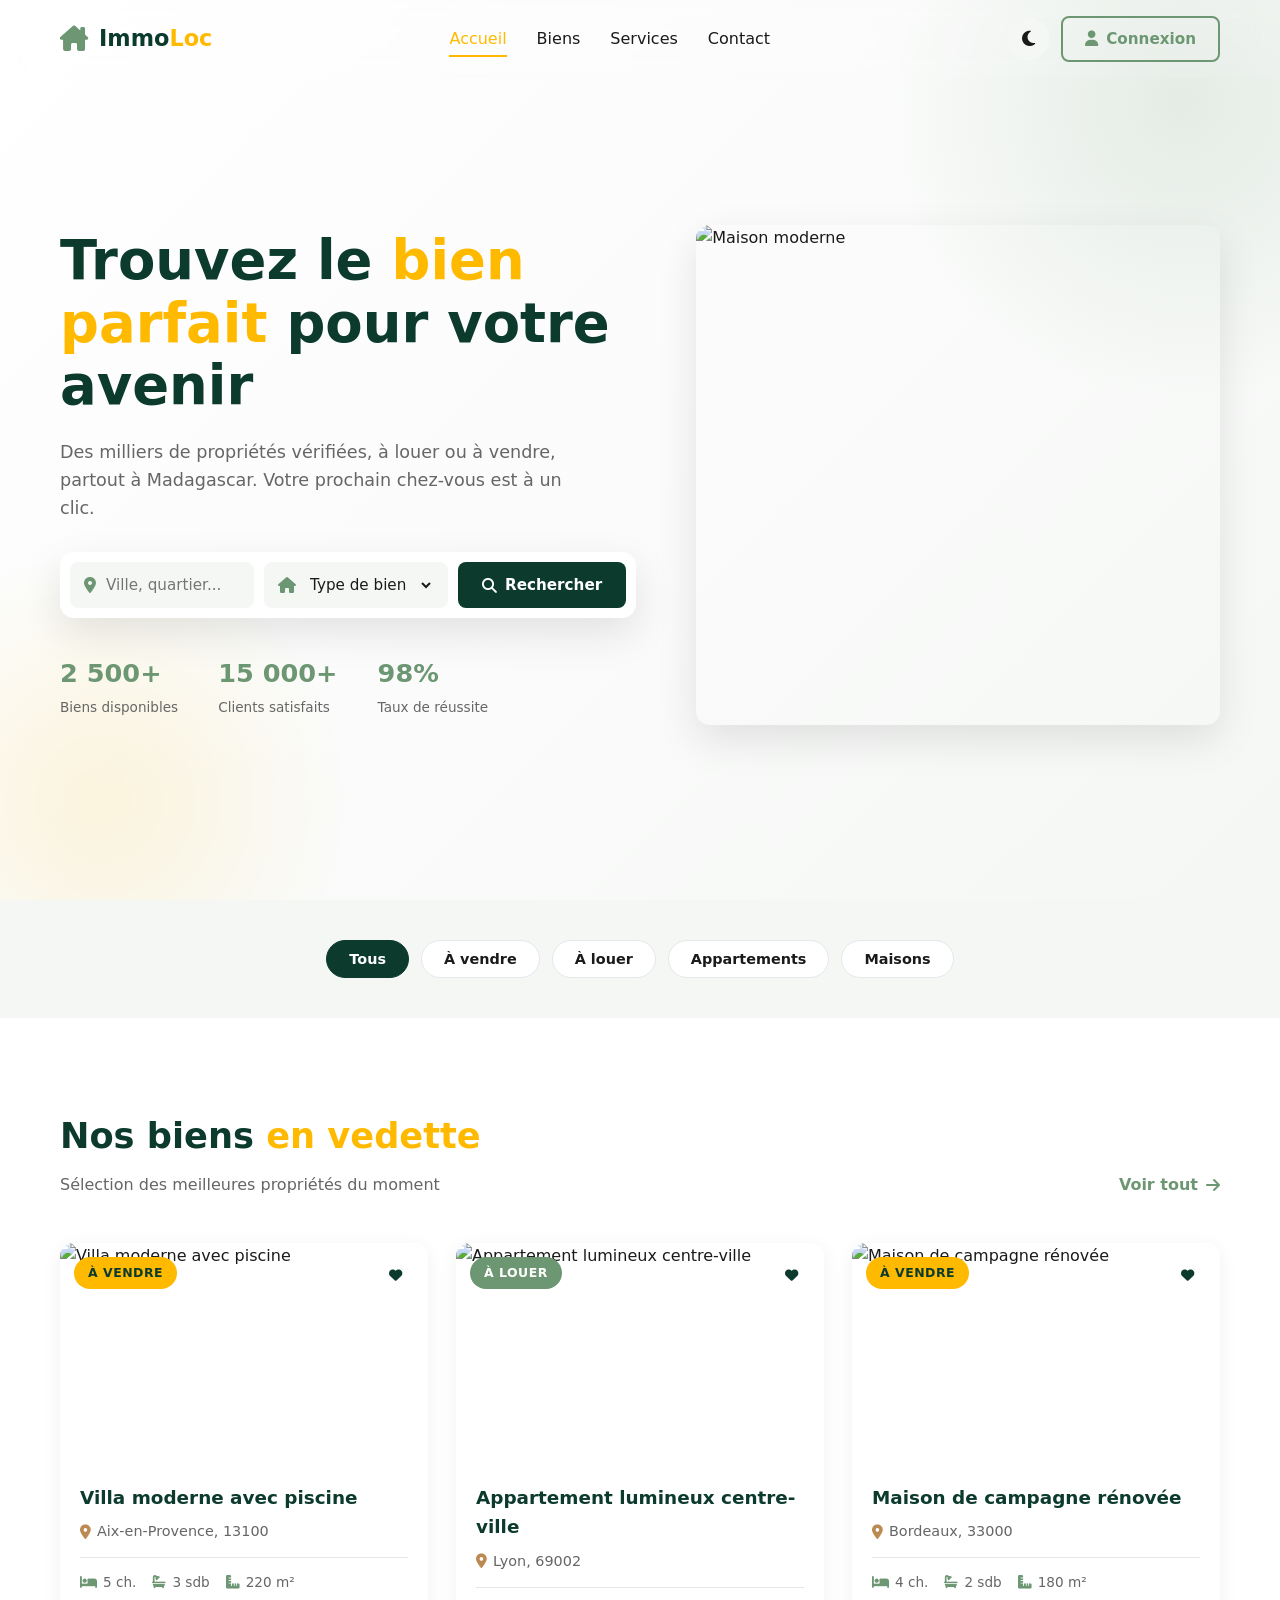
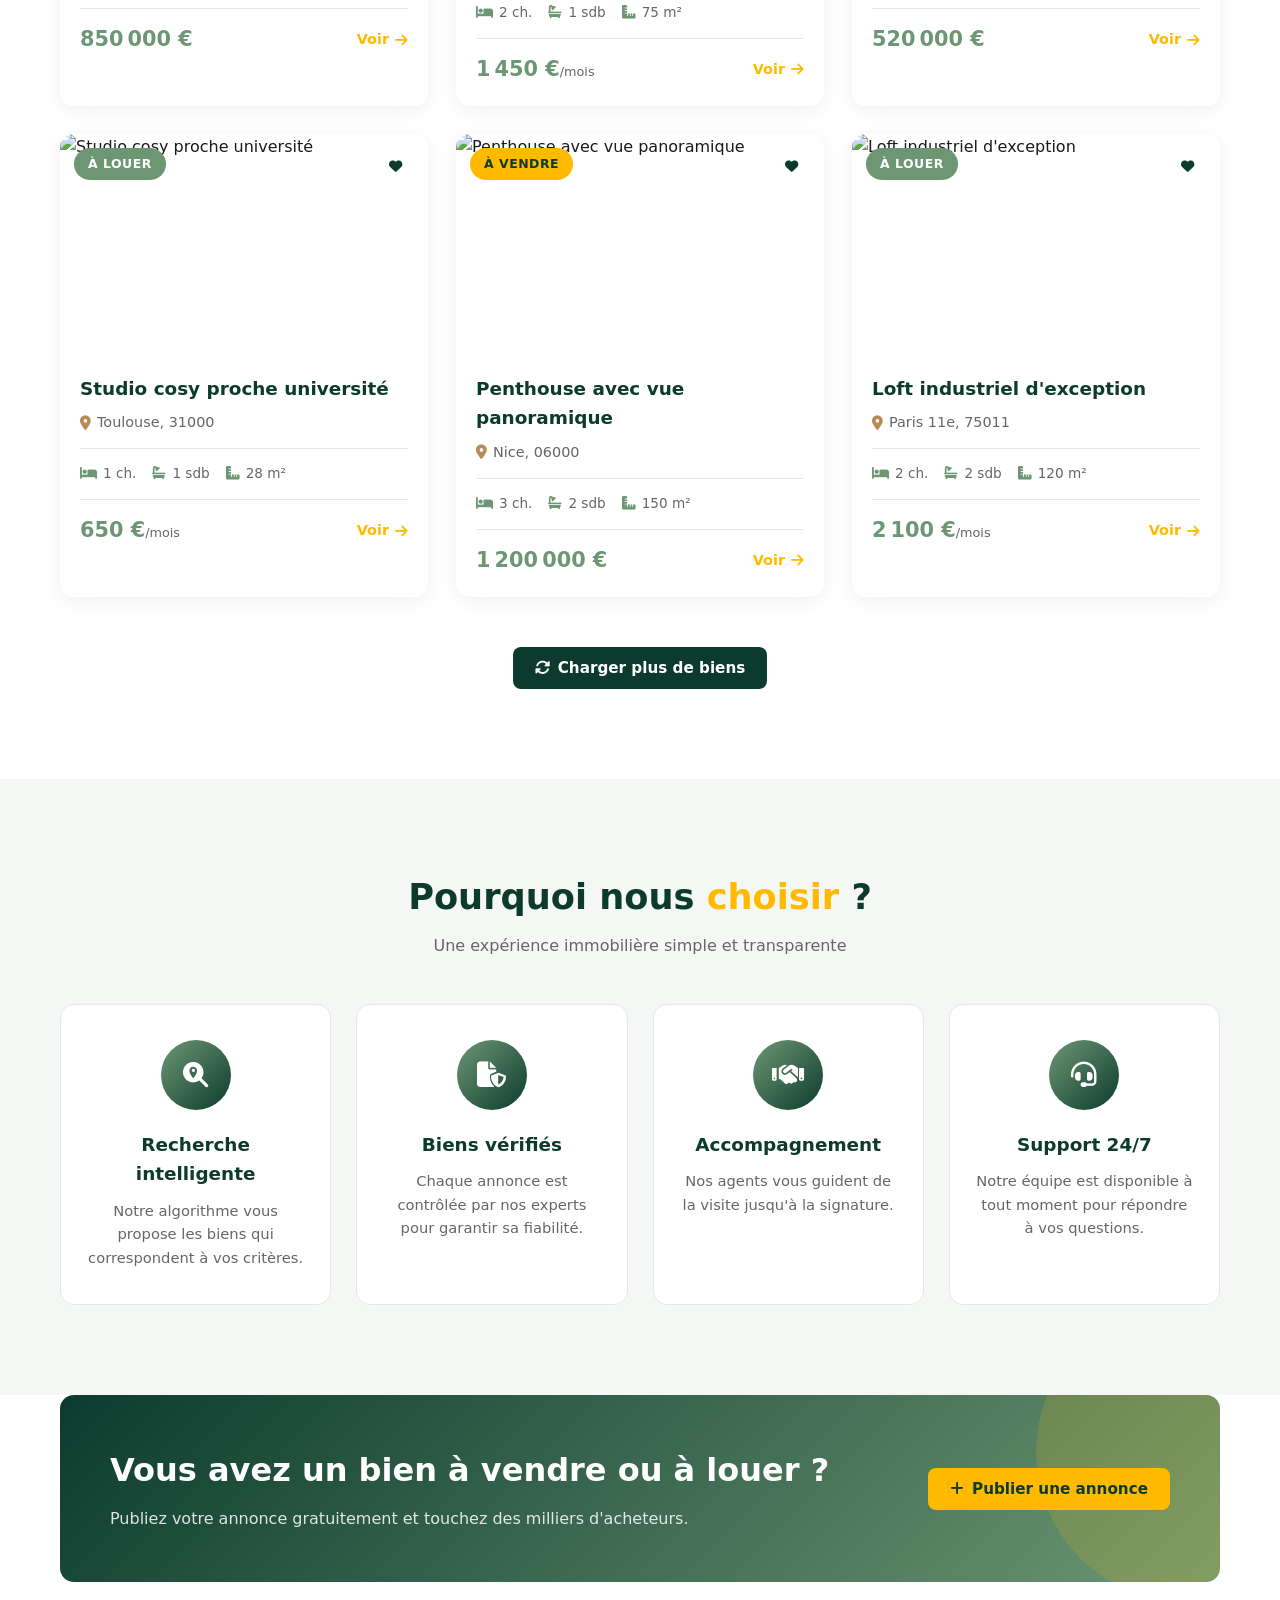
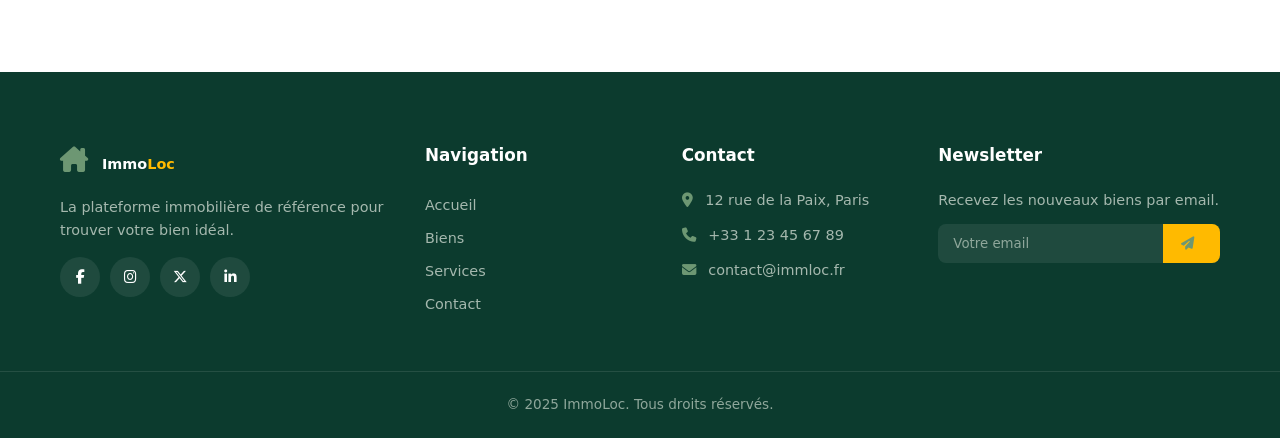
==== maquette/index.html @ 008fdbb2 "maquette Immo Loc => services, contact" ====
<!DOCTYPE html>
<html lang="fr">
<head>
    <meta charset="UTF-8">
    <meta name="viewport" content="width=device-width, initial-scale=1.0">
    <title>ImmoLoc - Trouvez votre bien idéal</title>
    <link rel="stylesheet" href="https://cdnjs.cloudflare.com/ajax/libs/font-awesome/6.5.1/css/all.min.css">
    <link rel="stylesheet" href="css/style.css">
</head>
<body>

    <!-- ===== HEADER ===== -->
    <header class="header" id="header">
        <div class="container header-content">
            <a href="#" class="logo">
                <i class="fa-solid fa-house-chimney"></i>
                <span>Immo<span class="accent">Loc</span></span>
            </a>

            <nav class="nav" id="nav">
                <a href="#accueil" class="nav-link active">Accueil</a>
                <a href="#biens" class="nav-link">Biens</a>
                <a href="#services" class="nav-link">Services</a>
                <a href="#contact" class="nav-link">Contact</a>
            </nav>

            <div class="header-actions">
                <button class="theme-toggle" id="themeToggle" aria-label="Changer de thème">
                    <i class="fa-solid fa-moon"></i>
                </button>
                <button class="btn btn-outline hide-mobile">
                    <i class="fa-solid fa-user"></i> Connexion
                </button>
                <button class="menu-toggle" id="menuToggle" aria-label="Menu">
                    <i class="fa-solid fa-bars"></i>
                </button>
            </div>
        </div>
    </header>

    <!-- ===== HERO ===== -->
    <section class="hero" id="accueil">
        <div class="container hero-content">
            <div class="hero-text">
                <h1>Trouvez le <span class="accent">bien parfait</span> pour votre avenir</h1>
                <p>Des milliers de propriétés vérifiées, à louer ou à vendre, partout à Madagascar. Votre prochain chez-vous est à un clic.</p>

                <div class="search-box">
                    <div class="search-field">
                        <i class="fa-solid fa-location-dot"></i>
                        <input type="text" id="searchLocation" placeholder="Ville, quartier...">
                    </div>
                    <div class="search-field">
                        <i class="fa-solid fa-house"></i>
                        <select id="searchType">
                            <option value="">Type de bien</option>
                            <option value="appartement">Appartement</option>
                            <option value="maison">Maison</option>
                            <option value="studio">Studio</option>
                            <option value="villa">Villa</option>
                        </select>
                    </div>
                    <button class="btn btn-primary" id="searchBtn">
                        <i class="fa-solid fa-magnifying-glass"></i> Rechercher
                    </button>
                </div>

                <div class="hero-stats">
                    <div class="stat">
                        <strong>2 500+</strong>
                        <span>Biens disponibles</span>
                    </div>
                    <div class="stat">
                        <strong>15 000+</strong>
                        <span>Clients satisfaits</span>
                    </div>
                    <div class="stat">
                        <strong>98%</strong>
                        <span>Taux de réussite</span>
                    </div>
                </div>
            </div>

            <div class="hero-image">
                <img src="https://images.unsplash.com/photo-1568605114967-8130f3a36994?w=800" alt="Maison moderne">
            </div>
        </div>
    </section>

    <!-- ===== FILTRES ===== -->
    <section class="filters-section">
        <div class="container">
            <div class="filters">
                <button class="filter-btn active" data-filter="all">Tous</button>
                <button class="filter-btn" data-filter="vente">À vendre</button>
                <button class="filter-btn" data-filter="location">À louer</button>
                <button class="filter-btn" data-filter="appartement">Appartements</button>
                <button class="filter-btn" data-filter="maison">Maisons</button>
            </div>
        </div>
    </section>

    <!-- ===== BIENS ===== -->
    <section class="section" id="biens">
        <div class="container">
            <div class="section-header">
                <div>
                    <h2>Nos biens <span class="accent">en vedette</span></h2>
                    <p>Sélection des meilleures propriétés du moment</p>
                </div>
                <a href="#" class="link-more">Voir tout <i class="fa-solid fa-arrow-right"></i></a>
            </div>

            <div class="properties-grid" id="propertiesGrid">
                <!-- Les cartes seront injectées par JS -->
            </div>

            <div class="load-more-wrapper">
                <button class="btn btn-primary" id="loadMoreBtn">
                    <i class="fa-solid fa-rotate"></i> Charger plus de biens
                </button>
            </div>
        </div>
    </section>

    <!-- ===== SERVICES ===== -->
    <section class="section services" id="services">
        <div class="container">
            <div class="section-header center">
                <div>
                    <h2>Pourquoi nous <span class="accent">choisir</span> ?</h2>
                    <p>Une expérience immobilière simple et transparente</p>
                </div>
            </div>

            <div class="services-grid">
                <div class="service-card">
                    <div class="service-icon"><i class="fa-solid fa-magnifying-glass-location"></i></div>
                    <h3>Recherche intelligente</h3>
                    <p>Notre algorithme vous propose les biens qui correspondent à vos critères.</p>
                </div>
                <div class="service-card">
                    <div class="service-icon"><i class="fa-solid fa-file-shield"></i></div>
                    <h3>Biens vérifiés</h3>
                    <p>Chaque annonce est contrôlée par nos experts pour garantir sa fiabilité.</p>
                </div>
                <div class="service-card">
                    <div class="service-icon"><i class="fa-solid fa-handshake"></i></div>
                    <h3>Accompagnement</h3>
                    <p>Nos agents vous guident de la visite jusqu'à la signature.</p>
                </div>
                <div class="service-card">
                    <div class="service-icon"><i class="fa-solid fa-headset"></i></div>
                    <h3>Support 24/7</h3>
                    <p>Notre équipe est disponible à tout moment pour répondre à vos questions.</p>
                </div>
            </div>
        </div>
    </section>

    <!-- ===== CTA ===== -->
    <section class="cta-section">
        <div class="container">
            <div class="cta-card">
                <div class="cta-content">
                    <h2>Vous avez un bien à vendre ou à louer ?</h2>
                    <p>Publiez votre annonce gratuitement et touchez des milliers d'acheteurs.</p>
                </div>
                <button class="btn btn-accent">
                    <i class="fa-solid fa-plus"></i> Publier une annonce
                </button>
            </div>
        </div>
    </section>

    <!-- ===== CONTACT / FOOTER ===== -->
    <footer class="footer" id="contact">
        <div class="container footer-content">
            <div class="footer-col">
                <a href="#" class="logo">
                    <i class="fa-solid fa-house-chimney"></i>
                    <span>Immo<span class="accent">Loc</span></span>
                </a>
                <p>La plateforme immobilière de référence pour trouver votre bien idéal.</p>
                <div class="socials">
                    <a href="#"><i class="fa-brands fa-facebook-f"></i></a>
                    <a href="#"><i class="fa-brands fa-instagram"></i></a>
                    <a href="#"><i class="fa-brands fa-x-twitter"></i></a>
                    <a href="#"><i class="fa-brands fa-linkedin-in"></i></a>
                </div>
            </div>

            <div class="footer-col">
                <h4>Navigation</h4>
                <a href="#accueil">Accueil</a>
                <a href="#biens">Biens</a>
                <a href="#services">Services</a>
                <a href="#contact">Contact</a>
            </div>

            <div class="footer-col">
                <h4>Contact</h4>
                <p><i class="fa-solid fa-location-dot"></i> 12 rue de la Paix, Paris</p>
                <p><i class="fa-solid fa-phone"></i> +33 1 23 45 67 89</p>
                <p><i class="fa-solid fa-envelope"></i> contact@immloc.fr</p>
            </div>

            <div class="footer-col">
                <h4>Newsletter</h4>
                <p>Recevez les nouveaux biens par email.</p>
                <form class="newsletter" onsubmit="event.preventDefault(); alert('Merci pour votre inscription !');">
                    <input type="email" placeholder="Votre email" required>
                    <button type="submit"><i class="fa-solid fa-paper-plane"></i></button>
                </form>
            </div>
        </div>

        <div class="footer-bottom">
            <p>© 2025 ImmoLoc. Tous droits réservés.</p>
        </div>
    </footer>

    <!-- ===== MODAL ===== -->
    <div class="modal" id="modal">
        <div class="modal-content">
            <button class="modal-close" id="modalClose"><i class="fa-solid fa-xmark"></i></button>
            <div class="modal-img">
                <img id="modalImg" src="" alt="">
            </div>
            <div class="modal-body">
                <span class="property-tag" id="modalTag"></span>
                <h3 id="modalTitle"></h3>
                <p class="property-location"><i class="fa-solid fa-location-dot"></i> <span id="modalLocation"></span></p>
                <p id="modalDesc"></p>
                <div class="property-features" id="modalFeatures"></div>
                <div class="modal-footer">
                    <span class="property-price" id="modalPrice"></span>
                    <button class="btn btn-primary"><i class="fa-solid fa-phone"></i> Contacter</button>
                </div>
            </div>
        </div>
    </div>

    <button class="back-to-top" id="backToTop" aria-label="Retour en haut">
        <i class="fa-solid fa-arrow-up"></i>
    </button>

    <script src="js/script.js"></script>
</body>
</html>
---- maquette/css/style.css ----
/* ============ VARIABLES ============ */
:root {
    --primary: #6D9773;
    --dark: #0C3B2E;
    --secondary: #BB8A52;
    --accent: #FFBA00;

    --bg: #ffffff;
    --bg-alt: #f5f7f5;
    --text: #1a1a1a;
    --text-muted: #666;
    --border: #e5e7eb;
    --card-bg: #ffffff;
    --shadow: 0 4px 20px rgba(0, 0, 0, 0.06);
    --shadow-lg: 0 15px 40px rgba(0, 0, 0, 0.1);

    --radius: 14px;
    --radius-sm: 8px;
    --transition: 0.3s cubic-bezier(0.4, 0, 0.2, 1);
}

/* ============ DARK THEME ============ */
body.dark {
    --bg: #0a1a14;
    --bg-alt: #0f241b;
    --text: #e8f0ec;
    --text-muted: #a0b3a9;
    --border: #1e3a2e;
    --card-bg: #122e23;
    --shadow: 0 4px 20px rgba(0, 0, 0, 0.3);
    --shadow-lg: 0 15px 40px rgba(0, 0, 0, 0.5);
}

/* ============ RESET ============ */
* {
    margin: 0;
    padding: 0;
    box-sizing: border-box;
}

html {
    scroll-behavior: smooth;
}

body {
    font-family: 'Segoe UI', system-ui, -apple-system, sans-serif;
    background: var(--bg);
    color: var(--text);
    line-height: 1.6;
    transition: background var(--transition), color var(--transition);
    overflow-x: hidden;
}

img {
    max-width: 100%;
    display: block;
}

a {
    text-decoration: none;
    color: inherit;
}

button {
    font-family: inherit;
    cursor: pointer;
    border: none;
    background: none;
    color: inherit;
}

.container {
    max-width: 1200px;
    margin: 0 auto;
    padding: 0 20px;
}

.accent {
    color: var(--accent);
}

/* ============ HEADER ============ */
.header {
    position: fixed;
    top: 0;
    left: 0;
    right: 0;
    z-index: 1000;
    background: rgba(255, 255, 255, 0.1);
    backdrop-filter: blur(10px);
    transition: all var(--transition);
    padding: 16px 0;
}

.header.scrolled {
    background: var(--bg);
    box-shadow: var(--shadow);
    padding: 10px 0;
}

.header-content {
    display: flex;
    align-items: center;
    justify-content: space-between;
    gap: 20px;
}

.logo {
    display: flex;
    align-items: center;
    gap: 10px;
    font-size: 1.4rem;
    font-weight: 800;
    color: var(--dark);
    transition: color var(--transition);
}

body.dark .logo {
    color: var(--text);
}

.logo i {
    color: var(--primary);
    font-size: 1.6rem;
}

.nav {
    display: flex;
    gap: 30px;
}

.nav-link {
    font-weight: 500;
    position: relative;
    padding: 5px 0;
    color: var(--text);
    transition: color var(--transition);
}

.nav-link::after {
    content: '';
    position: absolute;
    bottom: 0;
    left: 0;
    width: 0;
    height: 2px;
    background: var(--accent);
    transition: width var(--transition);
}

.nav-link:hover::after,
.nav-link.active::after {
    width: 100%;
}

.nav-link:hover,
.nav-link.active {
    color: var(--accent);
}

.header-actions {
    display: flex;
    align-items: center;
    gap: 12px;
}

.theme-toggle {
    width: 42px;
    height: 42px;
    border-radius: 50%;
    background: var(--bg-alt);
    color: var(--text);
    font-size: 1.1rem;
    display: flex;
    align-items: center;
    justify-content: center;
    transition: all var(--transition);
}

.theme-toggle:hover {
    background: var(--primary);
    color: #fff;
    transform: rotate(20deg);
}

.menu-toggle {
    display: none;
    font-size: 1.4rem;
    color: var(--text);
    width: 42px;
    height: 42px;
    border-radius: 50%;
    background: var(--bg-alt);
}

/* ============ BOUTONS ============ */
.btn {
    display: inline-flex;
    align-items: center;
    gap: 8px;
    padding: 12px 22px;
    border-radius: var(--radius-sm);
    font-weight: 600;
    font-size: 0.95rem;
    transition: all var(--transition);
    white-space: nowrap;
}

.btn-primary {
    background: var(--dark);
    color: #fff;
}

.btn-primary:hover {
    background: var(--primary);
    transform: translateY(-2px);
    box-shadow: 0 8px 20px rgba(109, 151, 115, 0.35);
}

.btn-outline {
    border: 2px solid var(--primary);
    color: var(--primary);
}

.btn-outline:hover {
    background: var(--primary);
    color: #fff;
}

.btn-accent {
    background: var(--accent);
    color: var(--dark);
}

.btn-accent:hover {
    transform: translateY(-2px);
    box-shadow: 0 10px 25px rgba(255, 186, 0, 0.4);
}

/* ============ HERO ============ */
.hero {
    min-height: 100vh;
    padding: 130px 0 80px;
    background: linear-gradient(135deg, var(--bg) 0%, var(--bg-alt) 100%);
    display: flex;
    align-items: center;
    position: relative;
    overflow: hidden;
}

.hero::before {
    content: '';
    position: absolute;
    top: -200px;
    right: -200px;
    width: 600px;
    height: 600px;
    border-radius: 50%;
    background: radial-gradient(circle, rgba(109, 151, 115, 0.15), transparent 70%);
    animation: float 8s ease-in-out infinite;
}

.hero::after {
    content: '';
    position: absolute;
    bottom: -150px;
    left: -150px;
    width: 500px;
    height: 500px;
    border-radius: 50%;
    background: radial-gradient(circle, rgba(255, 186, 0, 0.12), transparent 70%);
    animation: float 10s ease-in-out infinite reverse;
}

@keyframes float {
    0%, 100% { transform: translate(0, 0); }
    50% { transform: translate(30px, -30px); }
}

.hero-content {
    display: grid;
    grid-template-columns: 1.1fr 1fr;
    gap: 60px;
    align-items: center;
    position: relative;
    z-index: 1;
}

.badge {
    display: inline-flex;
    align-items: center;
    gap: 8px;
    background: rgba(109, 151, 115, 0.15);
    color: var(--primary);
    padding: 8px 16px;
    border-radius: 50px;
    font-size: 0.85rem;
    font-weight: 600;
    margin-bottom: 20px;
}

.badge i {
    color: var(--accent);
}

.hero-text h1 {
    font-size: clamp(2rem, 5vw, 3.4rem);
    line-height: 1.15;
    font-weight: 800;
    margin-bottom: 20px;
    color: var(--dark);
    transition: color var(--transition);
}

body.dark .hero-text h1 {
    color: var(--text);
}

.hero-text > p {
    font-size: 1.1rem;
    color: var(--text-muted);
    margin-bottom: 30px;
    max-width: 520px;
}

/* SEARCH */
.search-box {
    background: var(--card-bg);
    border-radius: var(--radius);
    padding: 10px;
    display: flex;
    gap: 10px;
    box-shadow: var(--shadow-lg);
    margin-bottom: 35px;
    flex-wrap: wrap;
}

.search-field {
    display: flex;
    align-items: center;
    gap: 10px;
    flex: 1;
    min-width: 150px;
    padding: 10px 14px;
    background: var(--bg-alt);
    border-radius: var(--radius-sm);
}

.search-field i {
    color: var(--primary);
}

.search-field input,
.search-field select {
    border: none;
    background: transparent;
    outline: none;
    width: 100%;
    font-size: 0.95rem;
    color: var(--text);
    font-family: inherit;
}

.search-box .btn {
    padding: 14px 24px;
}

/* STATS */
.hero-stats {
    display: flex;
    gap: 40px;
}

.stat strong {
    display: block;
    font-size: 1.6rem;
    color: var(--primary);
    font-weight: 800;
}

.stat span {
    font-size: 0.85rem;
    color: var(--text-muted);
}

/* HERO IMAGE */
.hero-image {
    position: relative;
}

.hero-image > img {
    border-radius: var(--radius);
    box-shadow: var(--shadow-lg);
    width: 100%;
    height: 500px;
    object-fit: cover;
    animation: fadeInUp 1s ease;
}

@keyframes fadeInUp {
    from { opacity: 0; transform: translateY(30px); }
    to { opacity: 1; transform: translateY(0); }
}

.floating-card {
    position: absolute;
    background: var(--card-bg);
    padding: 14px 18px;
    border-radius: var(--radius-sm);
    display: flex;
    align-items: center;
    gap: 12px;
    box-shadow: var(--shadow-lg);
    animation: floatCard 4s ease-in-out infinite;
}

.floating-card i {
    font-size: 1.4rem;
    color: var(--accent);
    background: rgba(255, 186, 0, 0.15);
    width: 44px;
    height: 44px;
    border-radius: 50%;
    display: flex;
    align-items: center;
    justify-content: center;
}

.floating-card strong {
    display: block;
    font-size: 1.1rem;
    color: var(--text);
}

.floating-card span {
    font-size: 0.8rem;
    color: var(--text-muted);
}

.card-1 {
    top: 40px;
    left: -30px;
    animation-delay: 0s;
}

.card-2 {
    bottom: 40px;
    right: -20px;
    animation-delay: 2s;
}

.card-2 i {
    color: var(--primary);
    background: rgba(109, 151, 115, 0.15);
}

@keyframes floatCard {
    0%, 100% { transform: translateY(0); }
    50% { transform: translateY(-12px); }
}

/* ============ FILTRES ============ */
.filters-section {
    padding: 40px 0;
    background: var(--bg-alt);
}

.filters {
    display: flex;
    gap: 12px;
    flex-wrap: wrap;
    justify-content: center;
}

.filter-btn {
    padding: 10px 22px;
    border-radius: 50px;
    background: var(--card-bg);
    color: var(--text);
    font-weight: 600;
    font-size: 0.9rem;
    border: 1px solid var(--border);
    transition: all var(--transition);
}

.filter-btn:hover {
    border-color: var(--primary);
    color: var(--primary);
}

.filter-btn.active {
    background: var(--dark);
    color: #fff;
    border-color: var(--dark);
}

/* ============ SECTIONS ============ */
.section {
    padding: 90px 0;
}

.section-header {
    display: flex;
    justify-content: space-between;
    align-items: flex-end;
    margin-bottom: 45px;
    gap: 20px;
    flex-wrap: wrap;
}

.section-header.center {
    justify-content: center;
    text-align: center;
}

.section-header h2 {
    font-size: clamp(1.6rem, 3vw, 2.2rem);
    font-weight: 800;
    color: var(--dark);
    margin-bottom: 8px;
    transition: color var(--transition);
}

body.dark .section-header h2 {
    color: var(--text);
}

.section-header p {
    color: var(--text-muted);
}

.link-more {
    color: var(--primary);
    font-weight: 600;
    display: flex;
    align-items: center;
    gap: 8px;
    transition: gap var(--transition);
}

.link-more:hover {
    gap: 14px;
}

/* ============ PROPRIÉTÉS ============ */
.properties-grid {
    display: grid;
    grid-template-columns: repeat(auto-fill, minmax(300px, 1fr));
    gap: 28px;
}

.property-card {
    background: var(--card-bg);
    border-radius: var(--radius);
    overflow: hidden;
    box-shadow: var(--shadow);
    transition: all var(--transition);
    animation: fadeInUp 0.6s ease backwards;
    cursor: pointer;
}

.property-card:hover {
    transform: translateY(-8px);
    box-shadow: var(--shadow-lg);
}

.property-img {
    position: relative;
    height: 220px;
    overflow: hidden;
}

.property-img img {
    width: 100%;
    height: 100%;
    object-fit: cover;
    transition: transform 0.6s ease;
}

.property-card:hover .property-img img {
    transform: scale(1.1);
}

.property-tag {
    position: absolute;
    top: 14px;
    left: 14px;
    padding: 6px 14px;
    border-radius: 50px;
    font-size: 0.78rem;
    font-weight: 700;
    text-transform: uppercase;
    letter-spacing: 0.5px;
}

.tag-vente {
    background: var(--accent);
    color: var(--dark);
}

.tag-location {
    background: var(--primary);
    color: #fff;
}

.favorite-btn {
    position: absolute;
    top: 14px;
    right: 14px;
    width: 38px;
    height: 38px;
    border-radius: 50%;
    background: rgba(255, 255, 255, 0.9);
    color: var(--dark);
    display: flex;
    align-items: center;
    justify-content: center;
    transition: all var(--transition);
}

.favorite-btn:hover,
.favorite-btn.active {
    background: var(--accent);
    color: var(--dark);
    transform: scale(1.1);
}

.property-body {
    padding: 20px;
}

.property-body h3 {
    font-size: 1.15rem;
    margin-bottom: 8px;
    color: var(--dark);
    transition: color var(--transition);
}

body.dark .property-body h3 {
    color: var(--text);
}

.property-location {
    color: var(--text-muted);
    font-size: 0.9rem;
    display: flex;
    align-items: center;
    gap: 6px;
    margin-bottom: 14px;
}

.property-location i {
    color: var(--secondary);
}

.property-features {
    display: flex;
    gap: 16px;
    padding: 14px 0;
    border-top: 1px solid var(--border);
    border-bottom: 1px solid var(--border);
    margin-bottom: 14px;
    flex-wrap: wrap;
}

.feature {
    display: flex;
    align-items: center;
    gap: 6px;
    font-size: 0.85rem;
    color: var(--text-muted);
}

.feature i {
    color: var(--primary);
}

.property-footer {
    display: flex;
    justify-content: space-between;
    align-items: center;
}

.property-price {
    font-size: 1.3rem;
    font-weight: 800;
    color: var(--primary);
}

.property-price small {
    font-size: 0.8rem;
    color: var(--text-muted);
    font-weight: 500;
}

.property-cta {
    color: var(--accent);
    font-weight: 600;
    font-size: 0.9rem;
    display: flex;
    align-items: center;
    gap: 6px;
    transition: gap var(--transition);
}

.property-card:hover .property-cta {
    gap: 12px;
}

.load-more-wrapper {
    text-align: center;
    margin-top: 50px;
}

/* ============ SERVICES ============ */
.services {
    background: var(--bg-alt);
}

.services-grid {
    display: grid;
    grid-template-columns: repeat(auto-fit, minmax(240px, 1fr));
    gap: 25px;
}

.service-card {
    background: var(--card-bg);
    padding: 35px 25px;
    border-radius: var(--radius);
    text-align: center;
    transition: all var(--transition);
    border: 1px solid var(--border);
}

.service-card:hover {
    transform: translateY(-8px);
    box-shadow: var(--shadow-lg);
    border-color: var(--primary);
}

.service-icon {
    width: 70px;
    height: 70px;
    margin: 0 auto 20px;
    border-radius: 50%;
    background: linear-gradient(135deg, var(--primary), var(--dark));
    color: #fff;
    display: flex;
    align-items: center;
    justify-content: center;
    font-size: 1.6rem;
    transition: transform var(--transition);
}

.service-card:hover .service-icon {
    transform: rotate(-10deg) scale(1.1);
}

.service-card h3 {
    font-size: 1.15rem;
    margin-bottom: 10px;
    color: var(--dark);
    transition: color var(--transition);
}

body.dark .service-card h3 {
    color: var(--text);
}

.service-card p {
    color: var(--text-muted);
    font-size: 0.92rem;
}

/* ============ CTA ============ */
.cta-section {
    padding: 0 0 90px;
}

.cta-card {
    background: linear-gradient(135deg, var(--dark), var(--primary));
    border-radius: var(--radius);
    padding: 50px;
    display: flex;
    justify-content: space-between;
    align-items: center;
    gap: 30px;
    flex-wrap: wrap;
    position: relative;
    overflow: hidden;
}

.cta-card::before {
    content: '';
    position: absolute;
    top: -50%;
    right: -10%;
    width: 300px;
    height: 300px;
    border-radius: 50%;
    background: rgba(255, 186, 0, 0.15);
}

.cta-content {
    position: relative;
    z-index: 1;
}

.cta-content h2 {
    color: #fff;
    font-size: clamp(1.4rem, 3vw, 2rem);
    margin-bottom: 10px;
}

.cta-content p {
    color: rgba(255, 255, 255, 0.85);
}

.cta-card .btn {
    position: relative;
    z-index: 1;
}

/* ============ FOOTER ============ */
.footer {
    background: var(--dark);
    color: #d1ddd6;
    padding: 70px 0 0;
}

.footer-content {
    display: grid;
    grid-template-columns: 1.5fr 1fr 1fr 1.3fr;
    gap: 40px;
    padding-bottom: 50px;
}

.footer .logo {
    color: #fff;
    margin-bottom: 15px;
}

.footer-col p {
    font-size: 0.9rem;
    margin-bottom: 12px;
    color: #a5b8ae;
}

.footer-col h4 {
    color: #fff;
    margin-bottom: 20px;
    font-size: 1.05rem;
}

.footer-col a {
    display: block;
    color: #a5b8ae;
    padding: 5px 0;
    font-size: 0.9rem;
    transition: all var(--transition);
}

.footer-col a:hover {
    color: var(--accent);
    padding-left: 6px;
}

.footer-col i {
    color: var(--primary);
    margin-right: 8px;
}

.socials {
    display: flex;
    gap: 10px;
    margin-top: 15px;
}

.socials a {
    width: 40px;
    height: 40px;
    border-radius: 50%;
    background: rgba(255, 255, 255, 0.08);
    display: flex;
    align-items: center;
    justify-content: center;
    padding: 0;
    transition: all var(--transition);
}

.socials a i {
    color: #fff;
    margin: 0;
}

.socials a:hover {
    background: var(--accent);
    transform: translateY(-4px);
    padding: 0;
}

.socials a:hover i {
    color: var(--dark);
}

.newsletter {
    display: flex;
    background: rgba(255, 255, 255, 0.08);
    border-radius: var(--radius-sm);
    overflow: hidden;
    margin-top: 10px;
}

.newsletter input {
    flex: 1;
    padding: 12px 15px;
    background: transparent;
    border: none;
    outline: none;
    color: #fff;
    font-family: inherit;
}

.newsletter input::placeholder {
    color: #8fa79b;
}

.newsletter button {
    background: var(--accent);
    color: var(--dark);
    padding: 0 18px;
    transition: background var(--transition);
}

.newsletter button:hover {
    background: var(--primary);
    color: #fff;
}

.footer-bottom {
    border-top: 1px solid rgba(255, 255, 255, 0.1);
    padding: 22px 0;
    text-align: center;
    font-size: 0.85rem;
    color: #8fa79b;
}

/* ============ MODAL ============ */
.modal {
    position: fixed;
    inset: 0;
    background: rgba(0, 0, 0, 0.7);
    backdrop-filter: blur(5px);
    display: flex;
    align-items: center;
    justify-content: center;
    padding: 20px;
    z-index: 2000;
    opacity: 0;
    visibility: hidden;
    transition: all var(--transition);
}

.modal.active {
    opacity: 1;
    visibility: visible;
}

.modal-content {
    background: var(--card-bg);
    border-radius: var(--radius);
    max-width: 800px;
    width: 100%;
    max-height: 90vh;
    overflow-y: auto;
    position: relative;
    transform: scale(0.9);
    transition: transform var(--transition);
}

.modal.active .modal-content {
    transform: scale(1);
}

.modal-close {
    position: absolute;
    top: 15px;
    right: 15px;
    width: 40px;
    height: 40px;
    border-radius: 50%;
    background: var(--bg);
    color: var(--text);
    font-size: 1.1rem;
    z-index: 2;
    display: flex;
    align-items: center;
    justify-content: center;
    transition: all var(--transition);
}

.modal-close:hover {
    background: var(--accent);
    color: var(--dark);
    transform: rotate(90deg);
}

.modal-img {
    height: 300px;
    overflow: hidden;
}

.modal-img img {
    width: 100%;
    height: 100%;
    object-fit: cover;
}

.modal-body {
    padding: 30px;
}

.modal-body .property-tag {
    position: static;
    display: inline-block;
    margin-bottom: 15px;
}

.modal-body h3 {
    font-size: 1.5rem;
    color: var(--dark);
    margin-bottom: 8px;
}

body.dark .modal-body h3 {
    color: var(--text);
}

.modal-body > p {
    color: var(--text-muted);
    margin: 15px 0;
}

.modal-body .property-features {
    padding: 18px 0;
}

.modal-footer {
    display: flex;
    justify-content: space-between;
    align-items: center;
    gap: 20px;
    flex-wrap: wrap;
    margin-top: 10px;
}

.modal-footer .property-price {
    font-size: 1.6rem;
}

/* ============ BACK TO TOP ============ */
.back-to-top {
    position: fixed;
    bottom: 30px;
    right: 30px;
    width: 50px;
    height: 50px;
    border-radius: 50%;
    background: var(--primary);
    color: #fff;
    font-size: 1.1rem;
    box-shadow: var(--shadow-lg);
    opacity: 0;
    visibility: hidden;
    transform: translateY(20px);
    transition: all var(--transition);
    z-index: 900;
}

.back-to-top.show {
    opacity: 1;
    visibility: visible;
    transform: translateY(0);
}

.back-to-top:hover {
    background: var(--accent);
    color: var(--dark);
    transform: translateY(-4px);
}

/* ============ RESPONSIVE ============ */
@media (max-width: 992px) {
    .hero-content {
        grid-template-columns: 1fr;
        gap: 50px;
    }

    .hero-image > img {
        height: 400px;
    }

    .footer-content {
        grid-template-columns: 1fr 1fr;
    }
}

@media (max-width: 768px) {
    .nav {
        position: fixed;
        top: 0;
        right: -100%;
        width: 75%;
        max-width: 320px;
        height: 100vh;
        background: var(--bg);
        flex-direction: column;
        padding: 100px 30px;
        gap: 25px;
        box-shadow: -5px 0 30px rgba(0, 0, 0, 0.2);
        transition: right var(--transition);
        z-index: 999;
    }

    .nav.open {
        right: 0;
    }

    .menu-toggle {
        display: flex;
        align-items: center;
        justify-content: center;
    }

    .hide-mobile {
        display: none;
    }

    .search-box {
        flex-direction: column;
    }

    .search-box .btn {
        justify-content: center;
    }

    .hero-stats {
        gap: 25px;
    }

    .stat strong {
        font-size: 1.3rem;
    }

    .floating-card {
        padding: 10px 14px;
    }

    .card-1 { left: -10px; top: 20px; }
    .card-2 { right: -10px; bottom: 20px; }

    .cta-card {
        padding: 35px 25px;
        text-align: center;
        justify-content: center;
    }

    .footer-content {
        grid-template-columns: 1fr;
        gap: 30px;
    }

    .section {
        padding: 60px 0;
    }
}

@media (max-width: 480px) {
    .hero {
        padding: 110px 0 60px;
    }

    .hero-stats {
        flex-direction: column;
        gap: 15px;
    }

    .properties-grid {
        grid-template-columns: 1fr;
    }

    .floating-card {
        display: none;
    }

    .modal-body {
        padding: 20px;
    }

    .modal-img {
        height: 200px;
    }
}
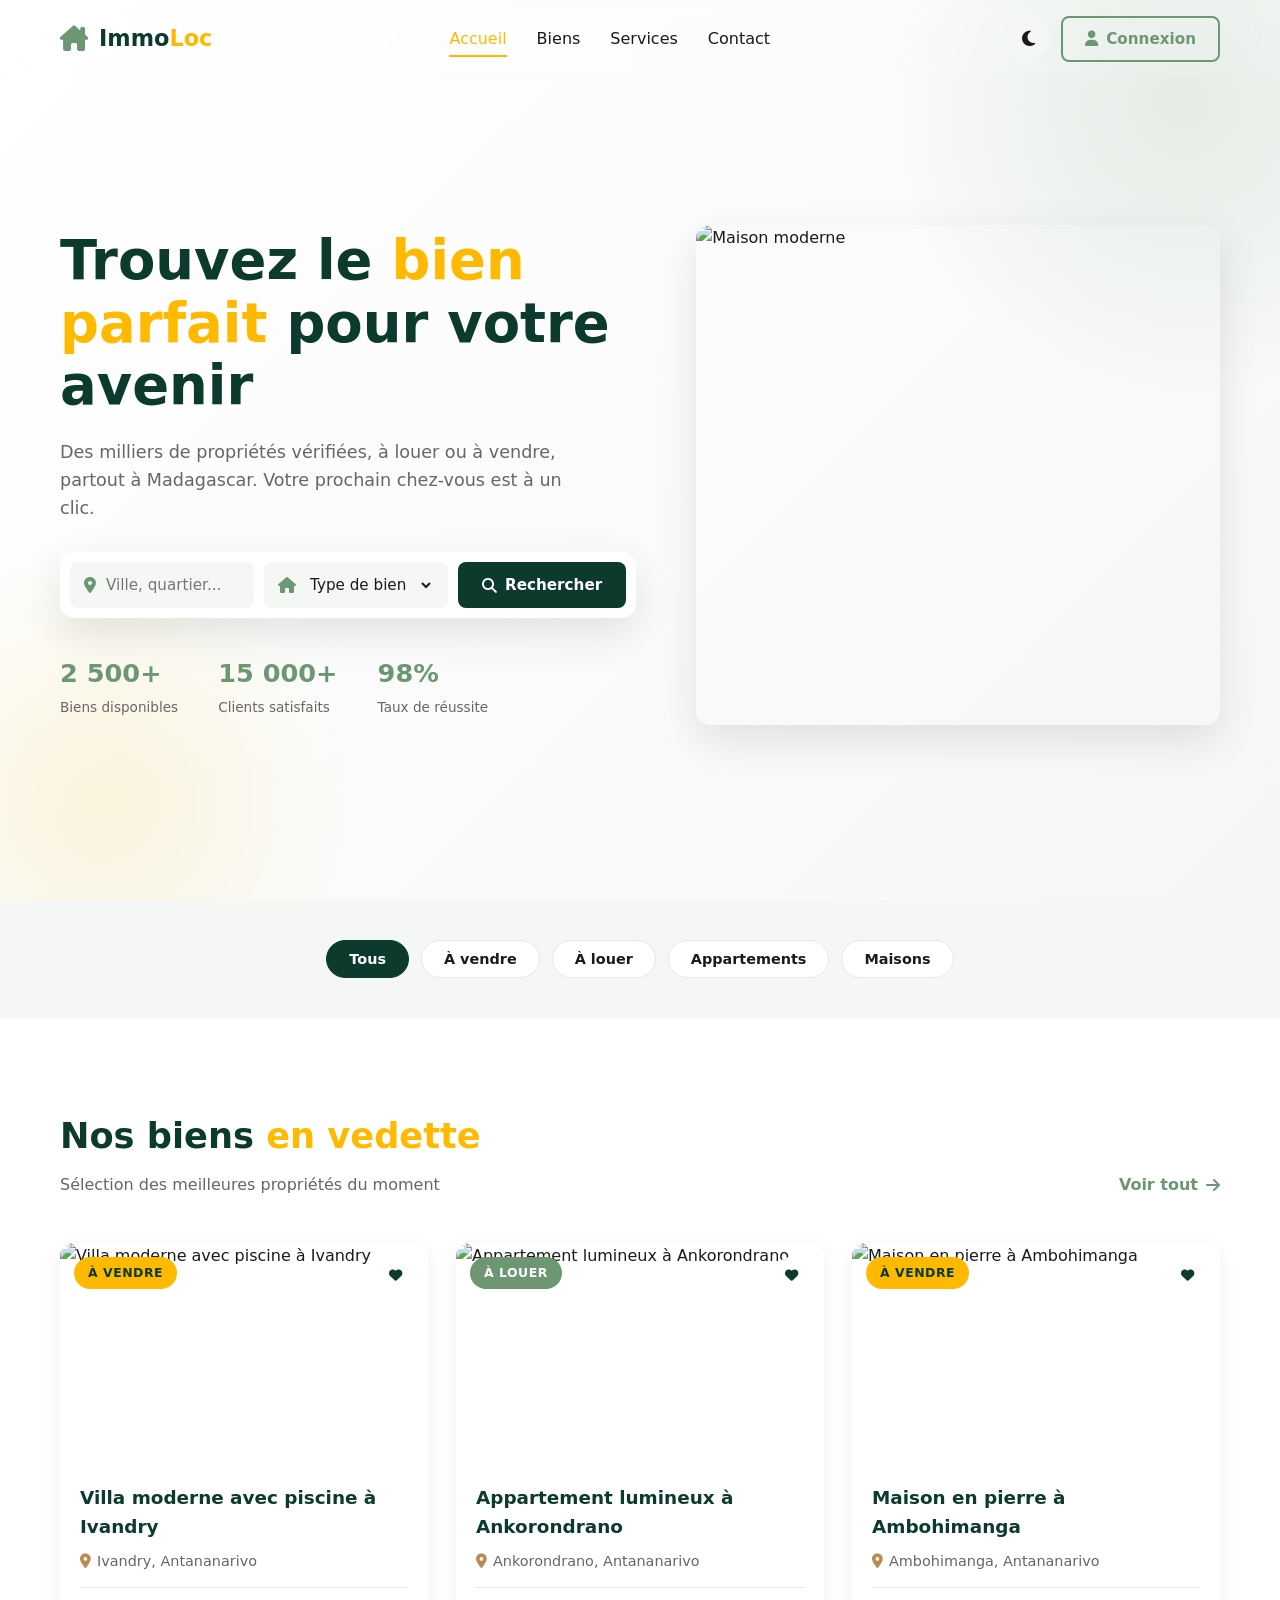
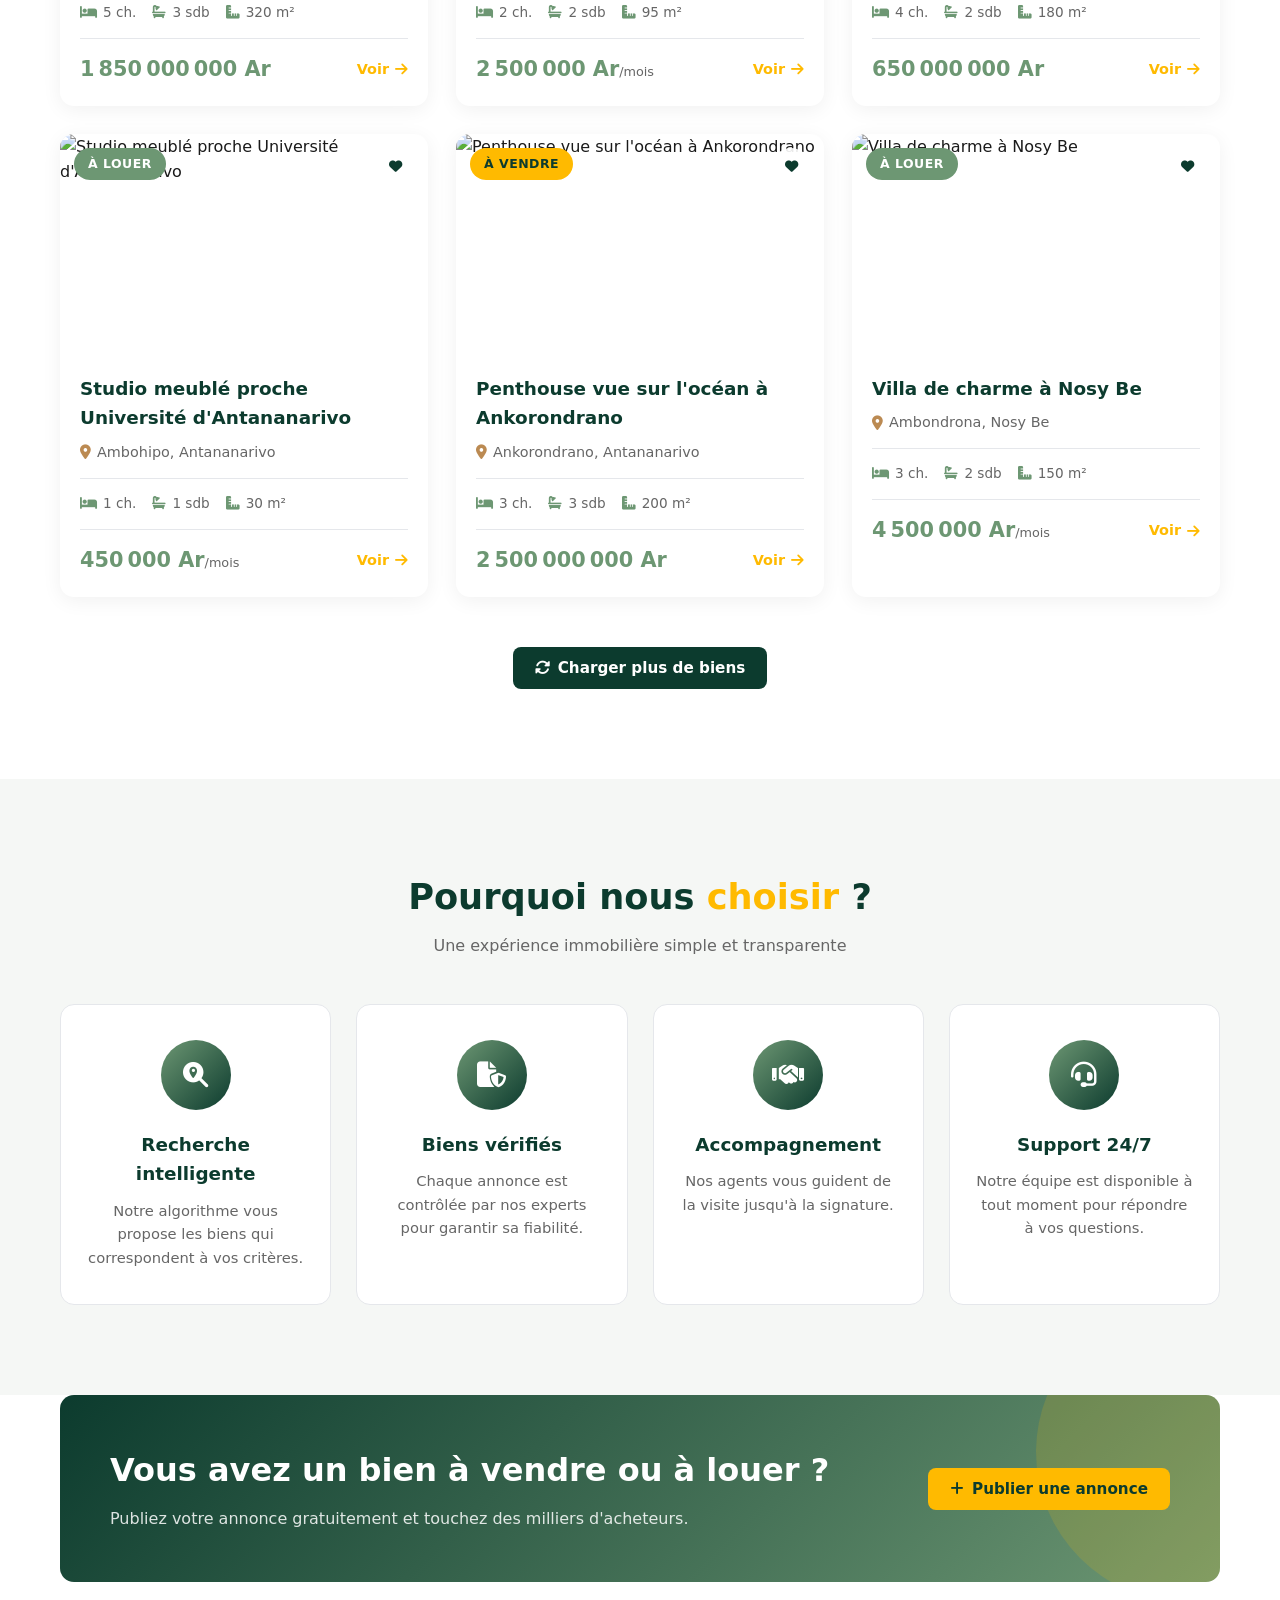
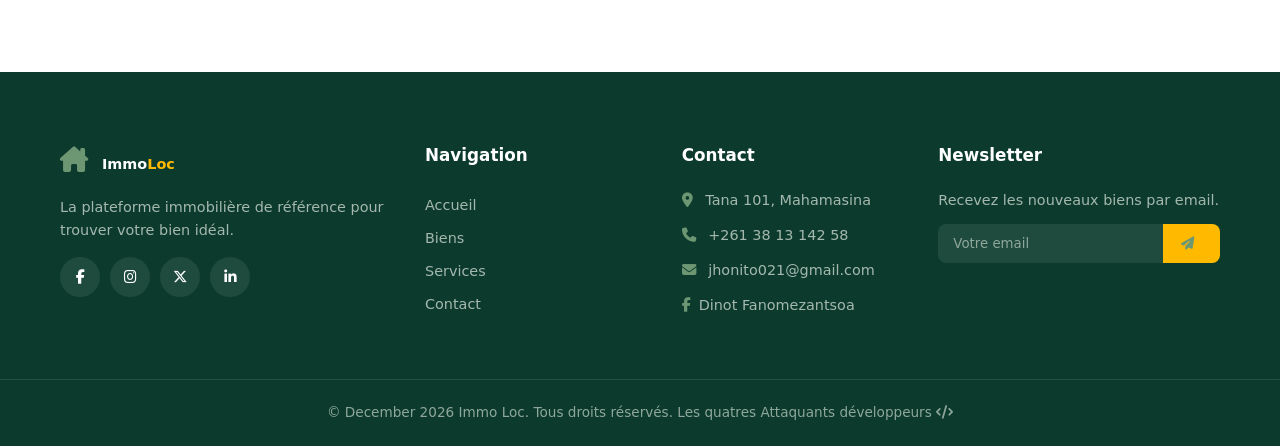
==== commit da35d68c: "maquette Immo Loc => footer" ====
--- a/maquette/index.html
+++ b/maquette/index.html
@@ -200,9 +200,10 @@
 
             <div class="footer-col">
                 <h4>Contact</h4>
-                <p><i class="fa-solid fa-location-dot"></i> 12 rue de la Paix, Paris</p>
-                <p><i class="fa-solid fa-phone"></i> +33 1 23 45 67 89</p>
-                <p><i class="fa-solid fa-envelope"></i> contact@immloc.fr</p>
+                <p><i class="fa-solid fa-location-dot"></i> Tana 101, Mahamasina</p>
+                <p><i class="fa-solid fa-phone"></i> +261 38 13 142 58</p>
+                <p><i class="fa-solid fa-envelope"></i> jhonito021@gmail.com</p>
+                <p><i class="fa-brands fa-facebook-f"></i>Dinot Fanomezantsoa</p>
             </div>
 
             <div class="footer-col">
@@ -216,7 +217,7 @@
         </div>
 
         <div class="footer-bottom">
-            <p>© 2025 ImmoLoc. Tous droits réservés.</p>
+            <p>&copy; <span id="date"></span> Immo Loc. Tous droits réservés. Les quatres Attaquants développeurs <i class="fa-solid fa-code"></i></span></p>
         </div>
     </footer>
 
@@ -246,5 +247,11 @@
     </button>
 
     <script src="js/script.js"></script>
+    <script>
+        const date = new Date();
+        const option = { year: 'numeric', month: 'long'};
+        const dates = date.toLocaleDateString(undefined, option);
+        document.getElementById ('date').textContent = dates;
+    </script>
 </body>
 </html>
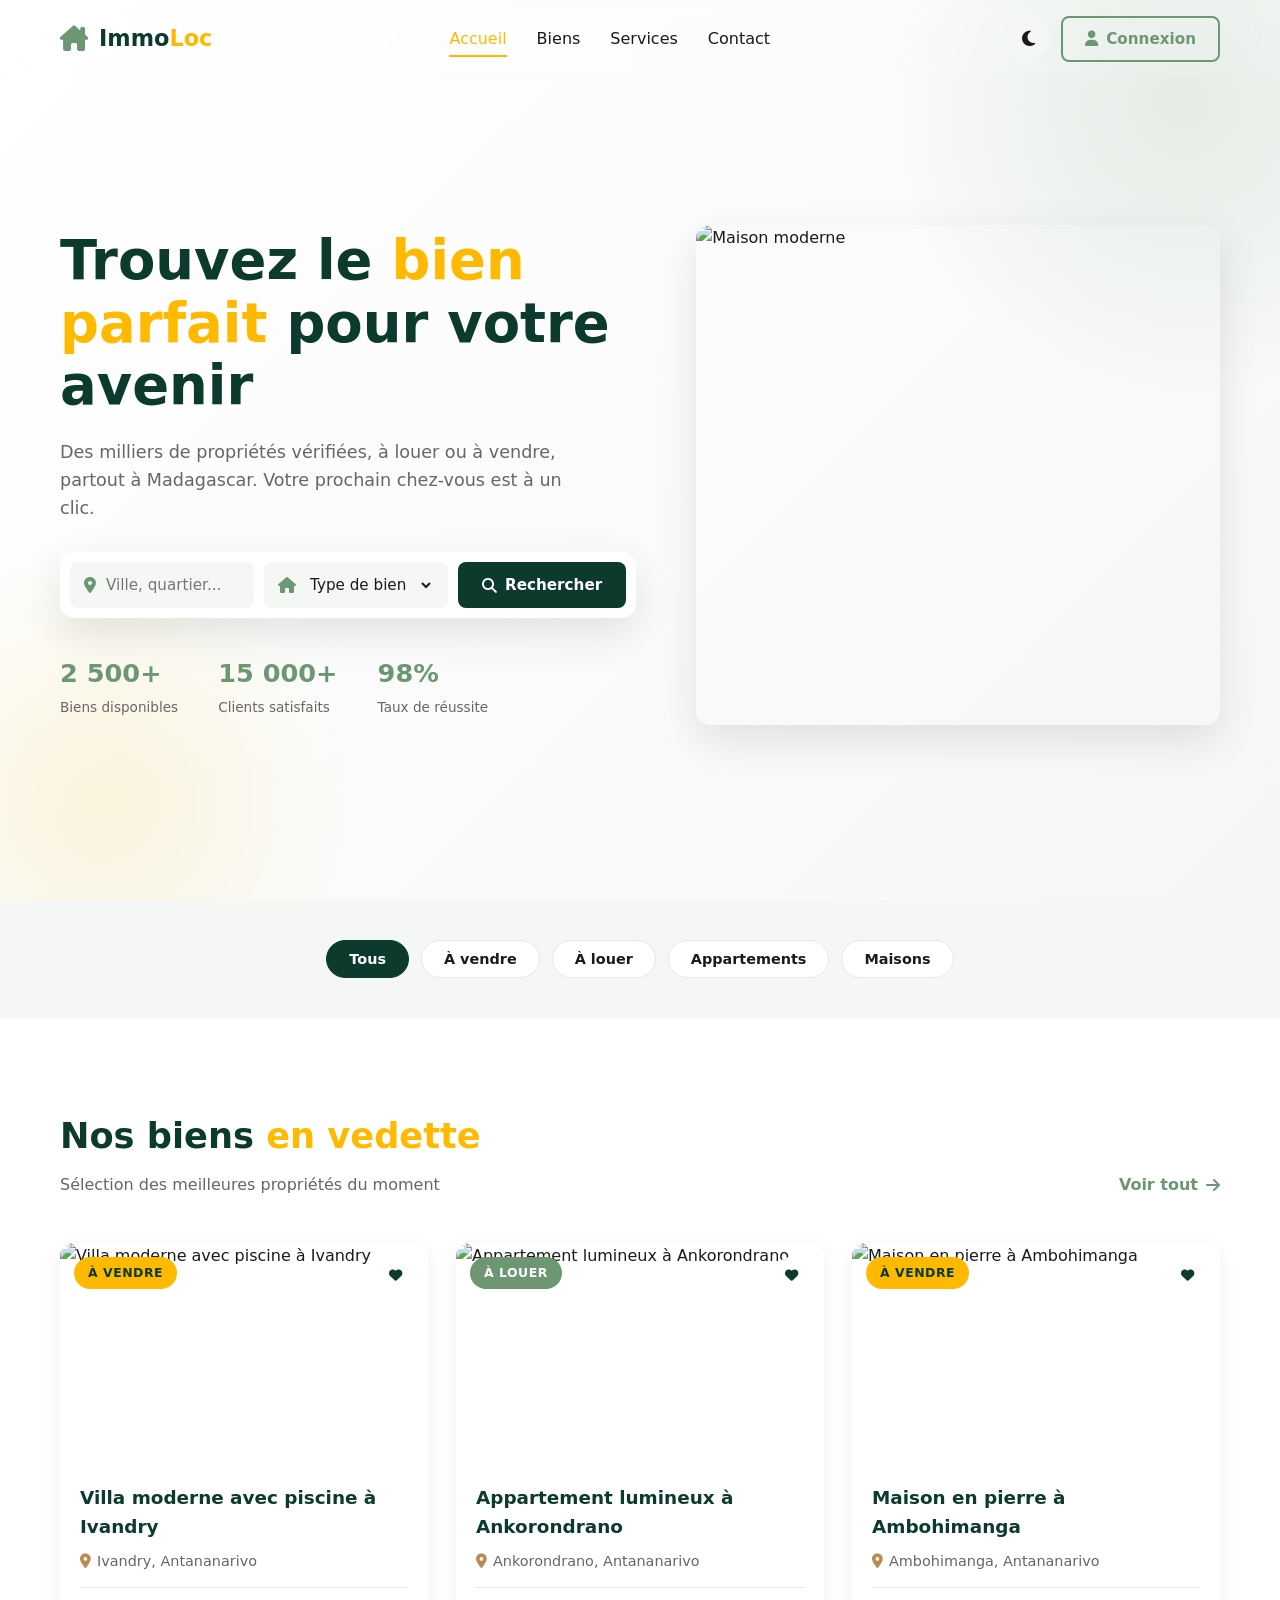
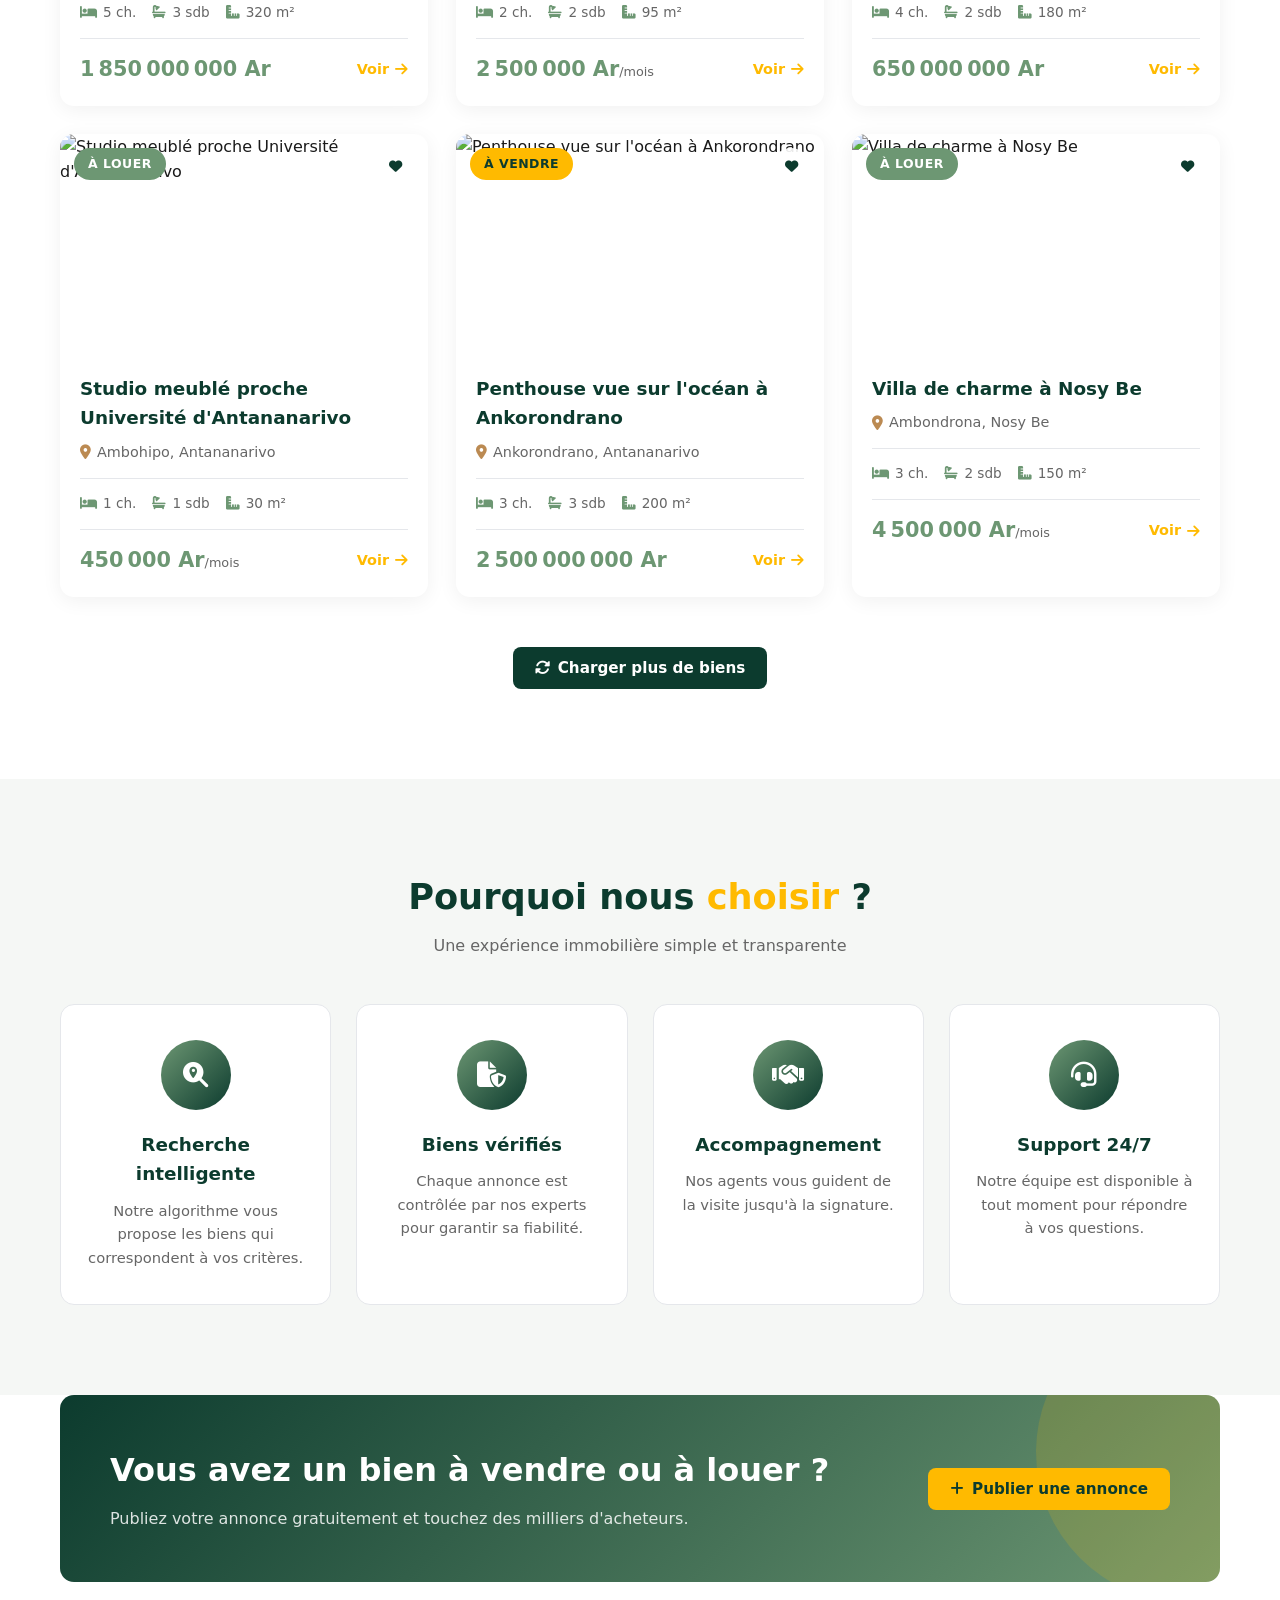
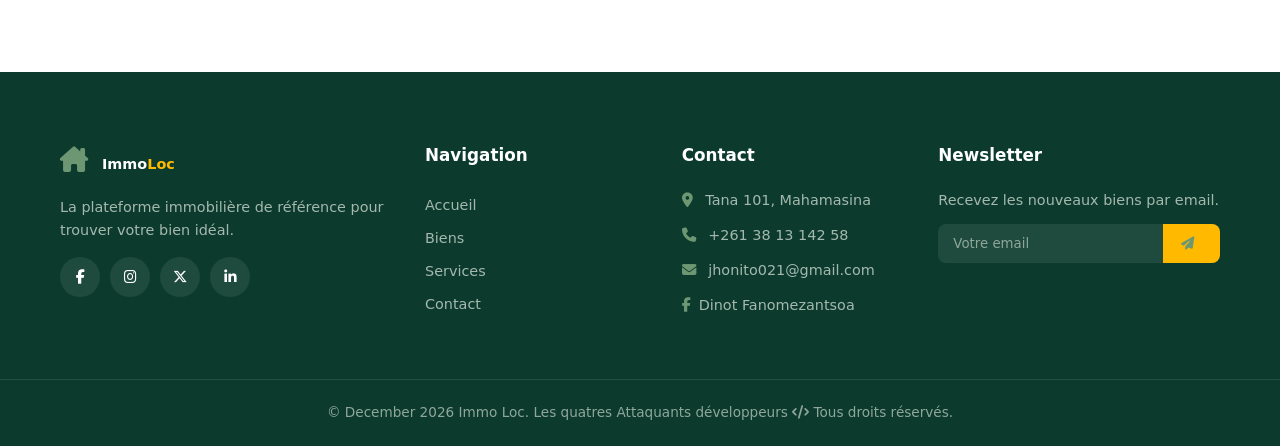
==== commit bd918561: "maquette Immo Loc => footer" ====
--- a/maquette/index.html
+++ b/maquette/index.html
@@ -217,7 +217,7 @@
         </div>
 
         <div class="footer-bottom">
-            <p>&copy; <span id="date"></span> Immo Loc. Tous droits réservés. Les quatres Attaquants développeurs <i class="fa-solid fa-code"></i></span></p>
+            <p>&copy; <span id="date"></span> Immo Loc. Les quatres Attaquants développeurs <i class="fa-solid fa-code"></i> Tous droits réservés.</span></p>
         </div>
     </footer>
 
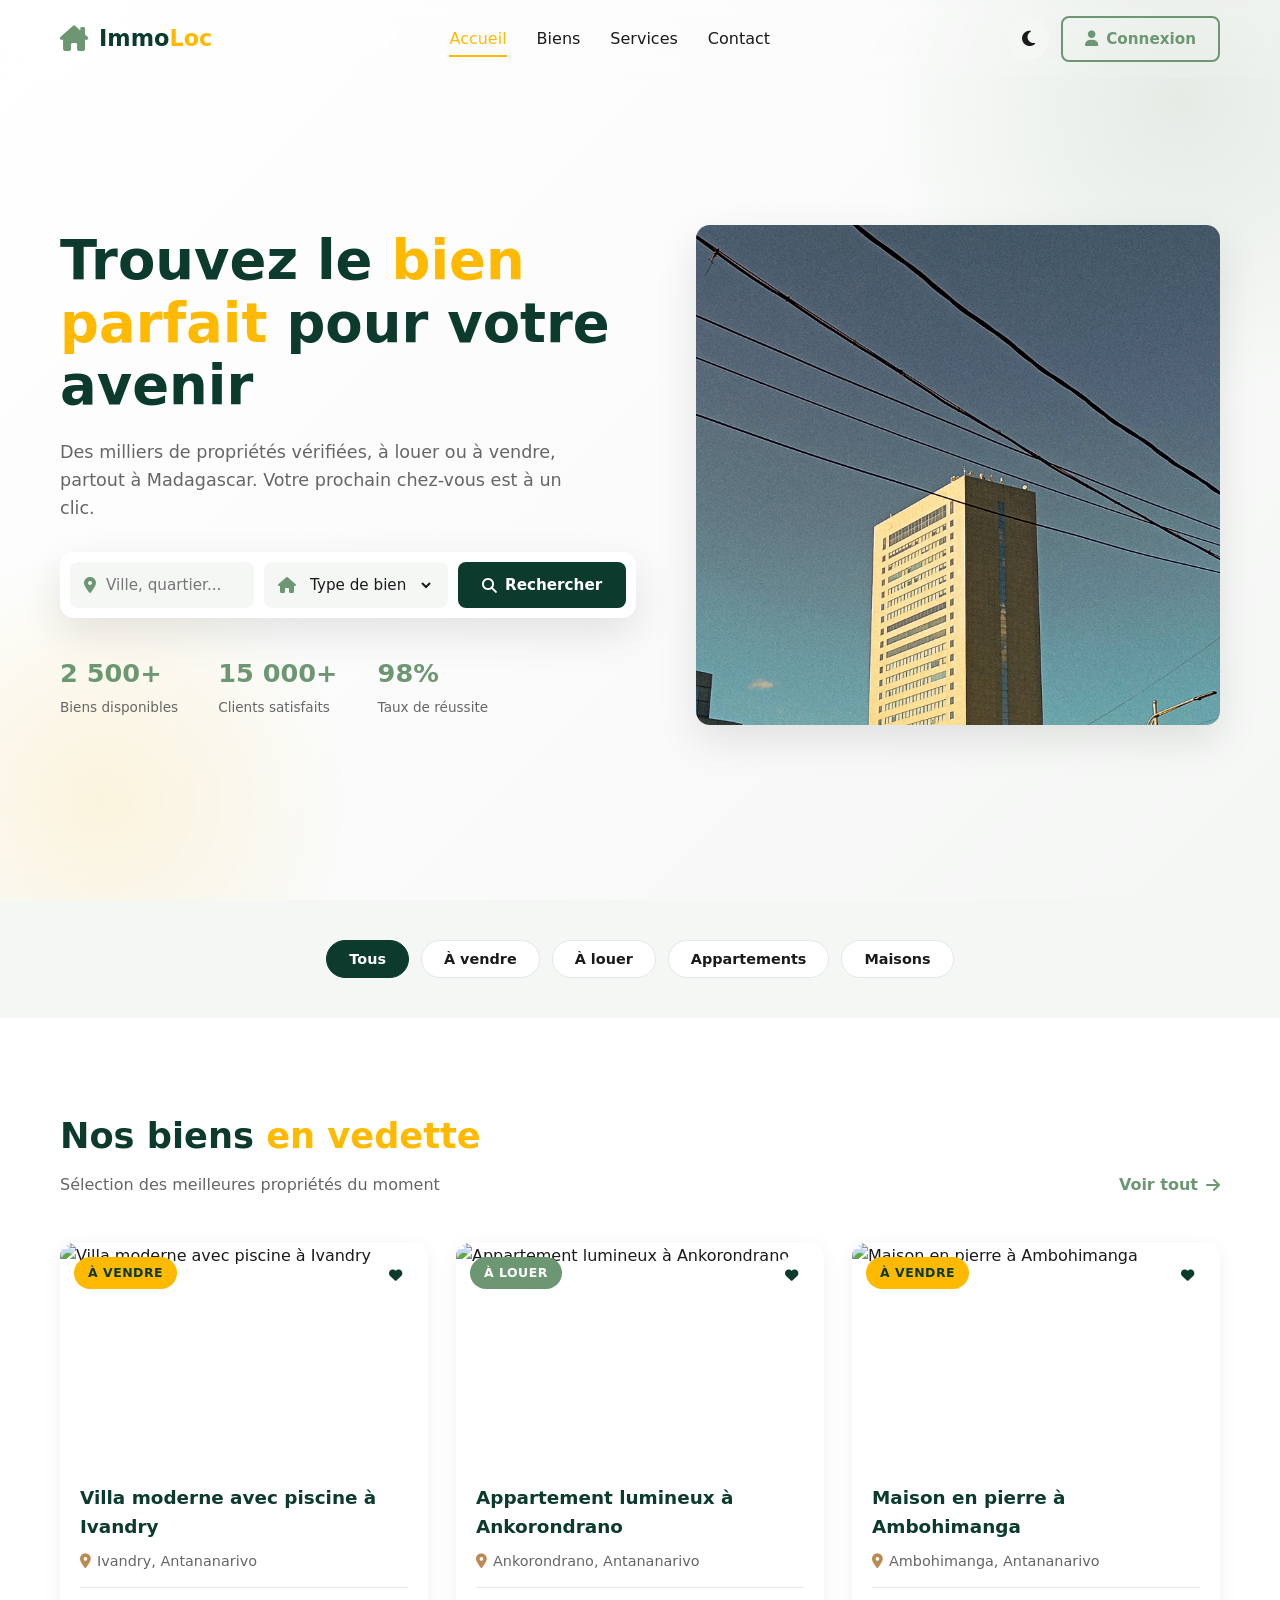
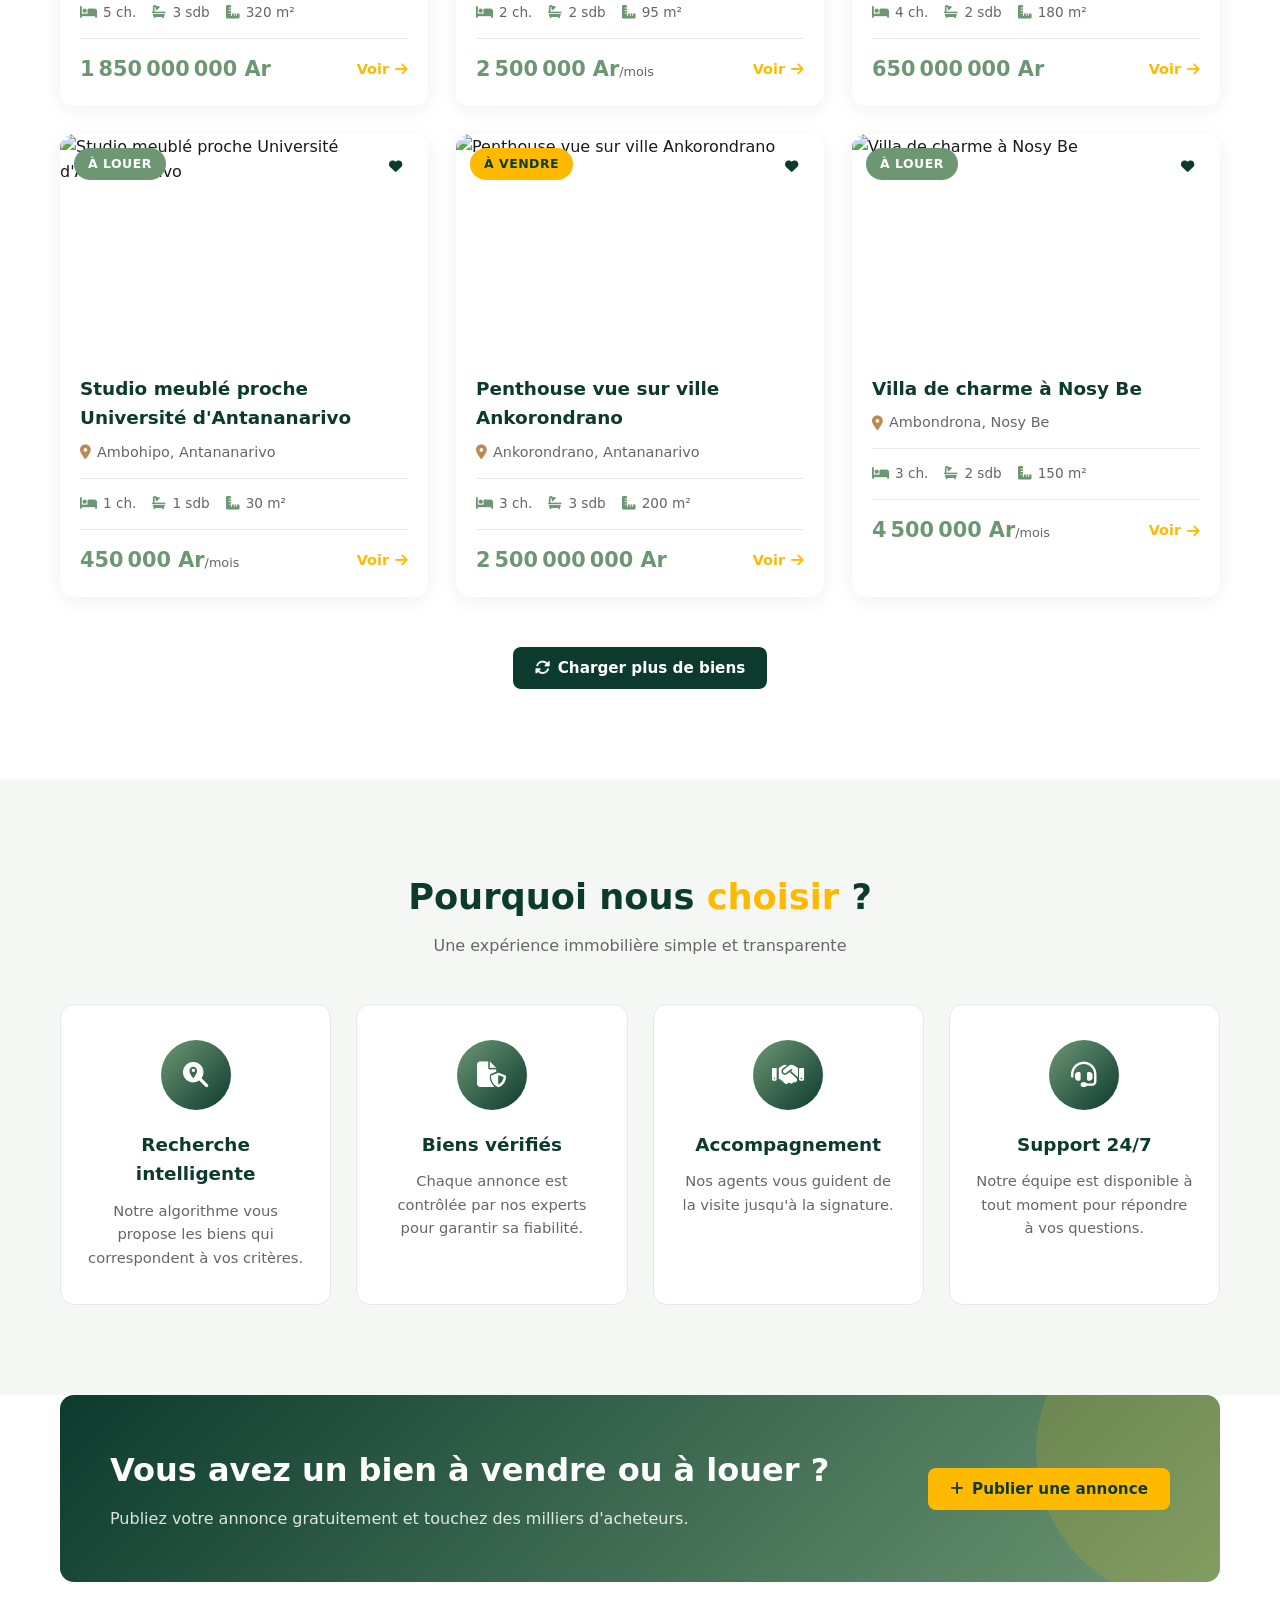
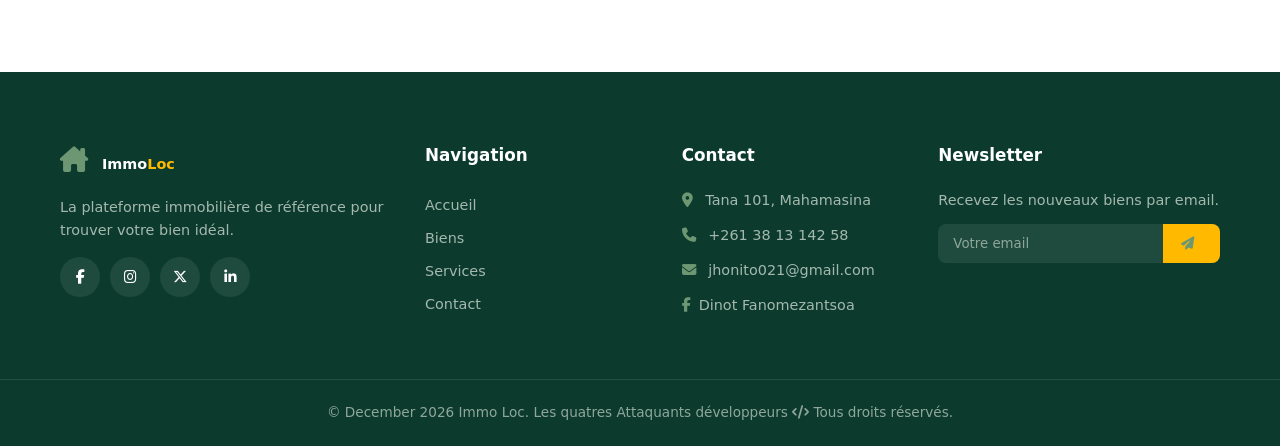
==== commit 229ea248: "maquette Immo Loc => footer" ====
--- a/maquette/index.html
+++ b/maquette/index.html
@@ -82,7 +82,7 @@
             </div>
 
             <div class="hero-image">
-                <img src="https://images.unsplash.com/photo-1568605114967-8130f3a36994?w=800" alt="Maison moderne">
+                <img src="img/bg_accueil.jpg" alt="Maison moderne">
             </div>
         </div>
     </section>
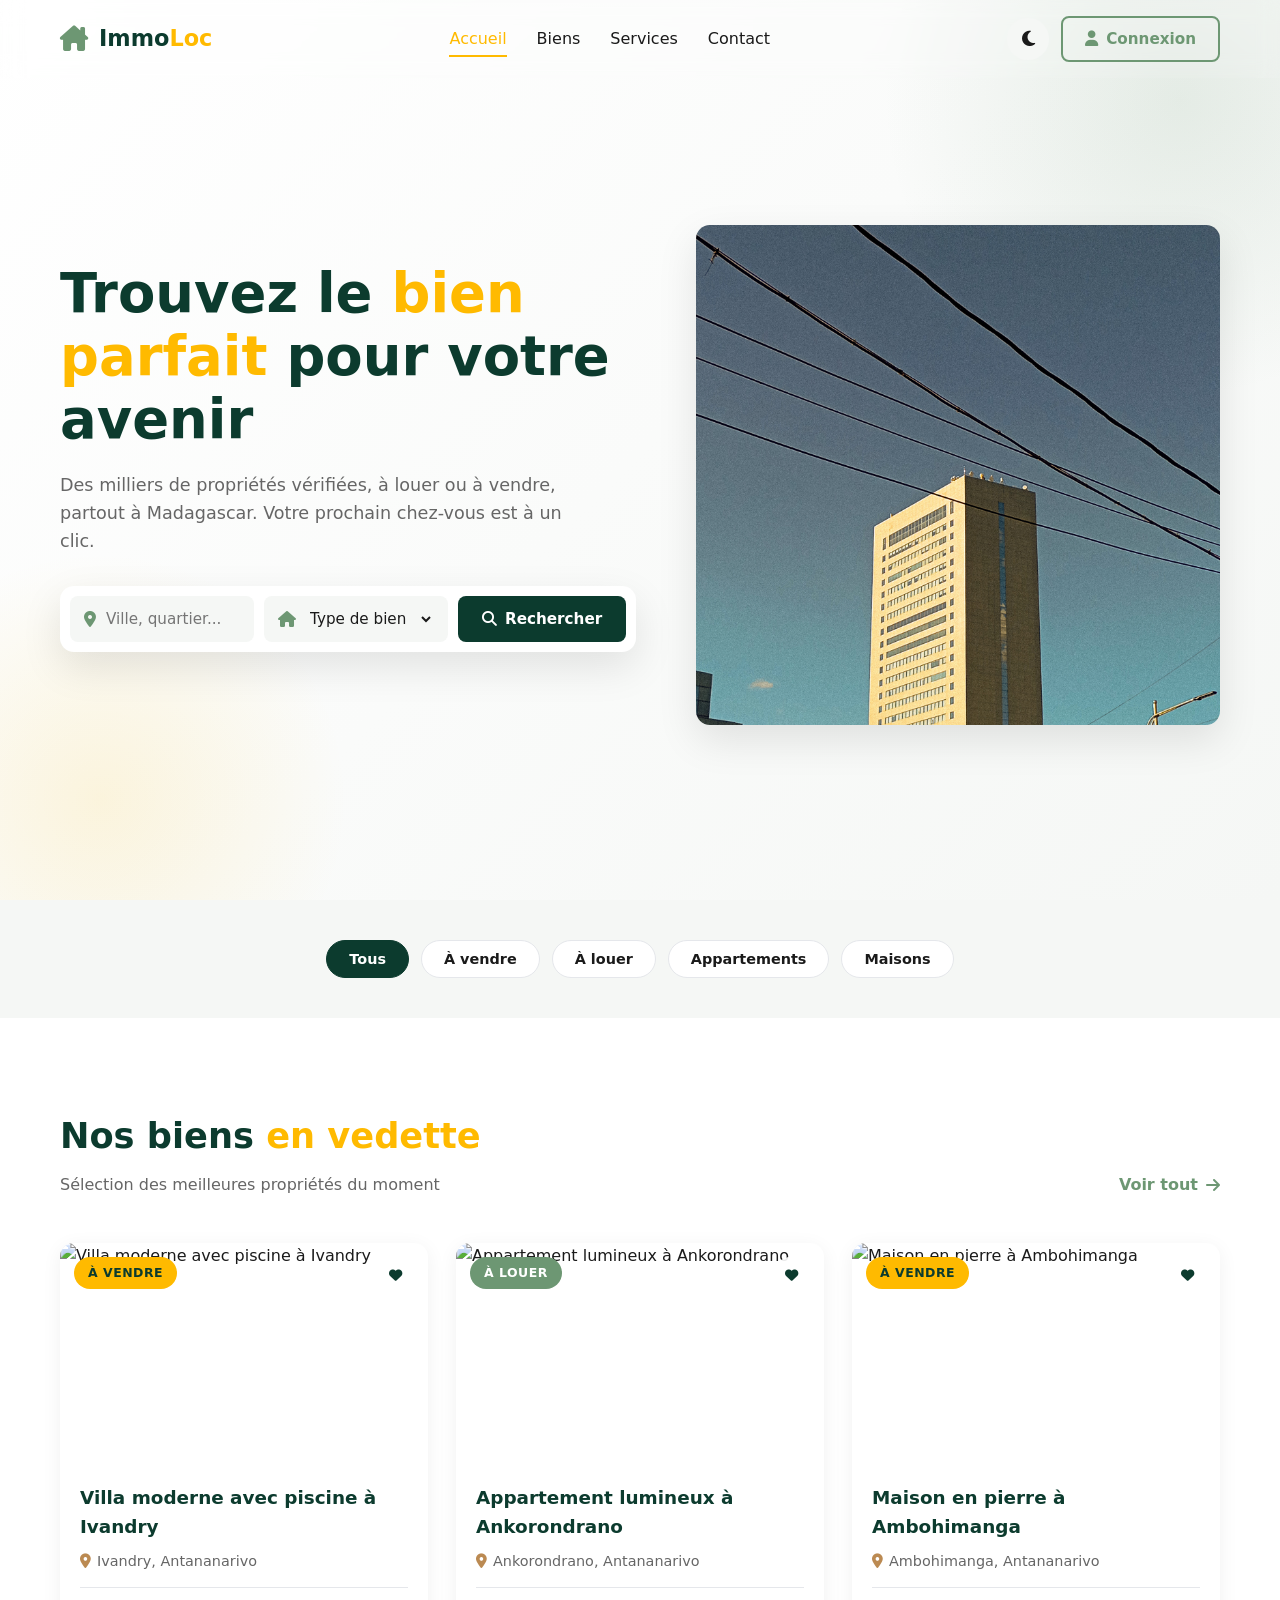
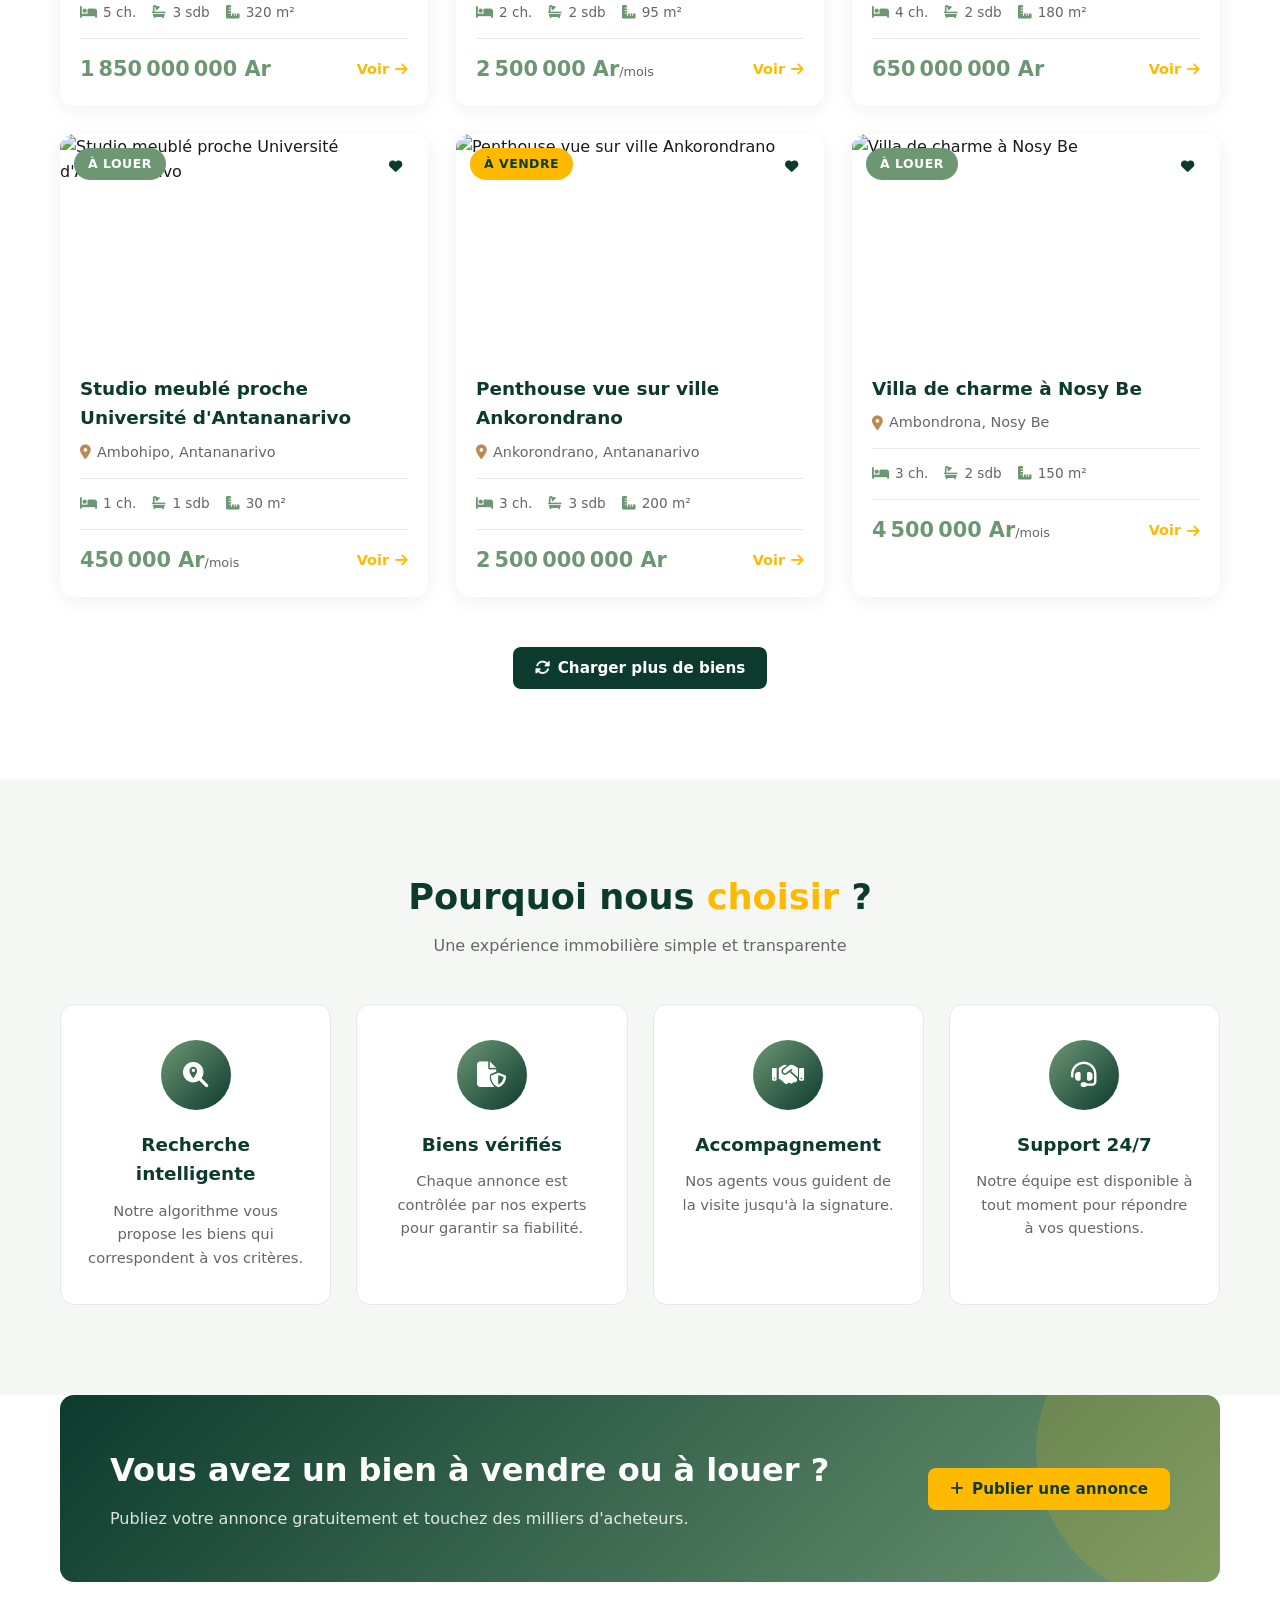
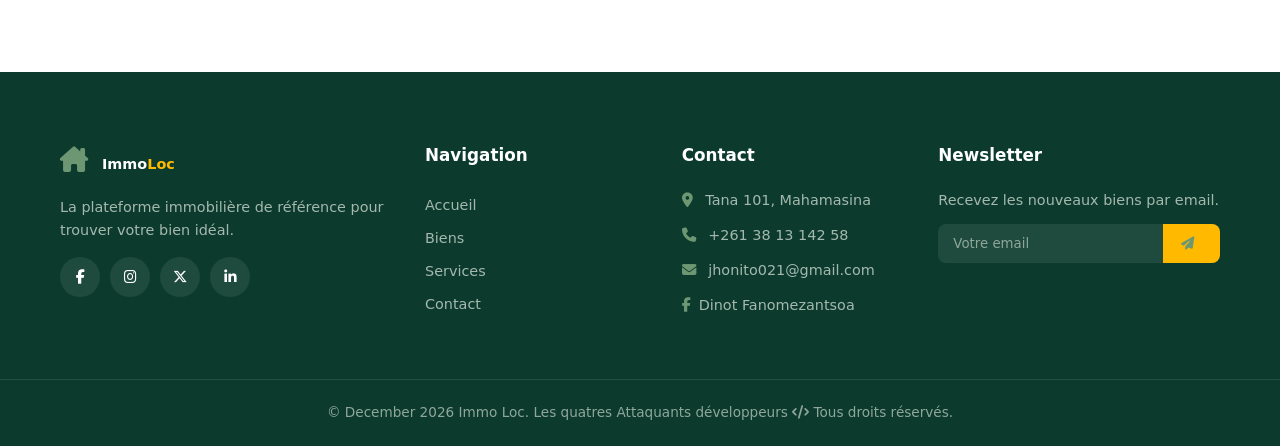
==== commit 37ab97d2: "hero-stats" ====
--- a/maquette/index.html
+++ b/maquette/index.html
@@ -65,7 +65,7 @@
                     </button>
                 </div>
 
-                <div class="hero-stats">
+                <!-- <div class="hero-stats">
                     <div class="stat">
                         <strong>2 500+</strong>
                         <span>Biens disponibles</span>
@@ -78,7 +78,7 @@
                         <strong>98%</strong>
                         <span>Taux de réussite</span>
                     </div>
-                </div>
+                </div> -->
             </div>
 
             <div class="hero-image">
@@ -184,7 +184,7 @@
                 <p>La plateforme immobilière de référence pour trouver votre bien idéal.</p>
                 <div class="socials">
                     <a href="#"><i class="fa-brands fa-facebook-f"></i></a>
-                    <a href="#"><i class="fa-brands fa-instagram"></i></a>
+                    <a href="https://www.instagram.com/jhooonito.021"><i class="fa-brands fa-instagram"></i></a>
                     <a href="#"><i class="fa-brands fa-x-twitter"></i></a>
                     <a href="#"><i class="fa-brands fa-linkedin-in"></i></a>
                 </div>
@@ -252,6 +252,7 @@
         const option = { year: 'numeric', month: 'long'};
         const dates = date.toLocaleDateString(undefined, option);
         document.getElementById ('date').textContent = dates;
+        
     </script>
 </body>
 </html>
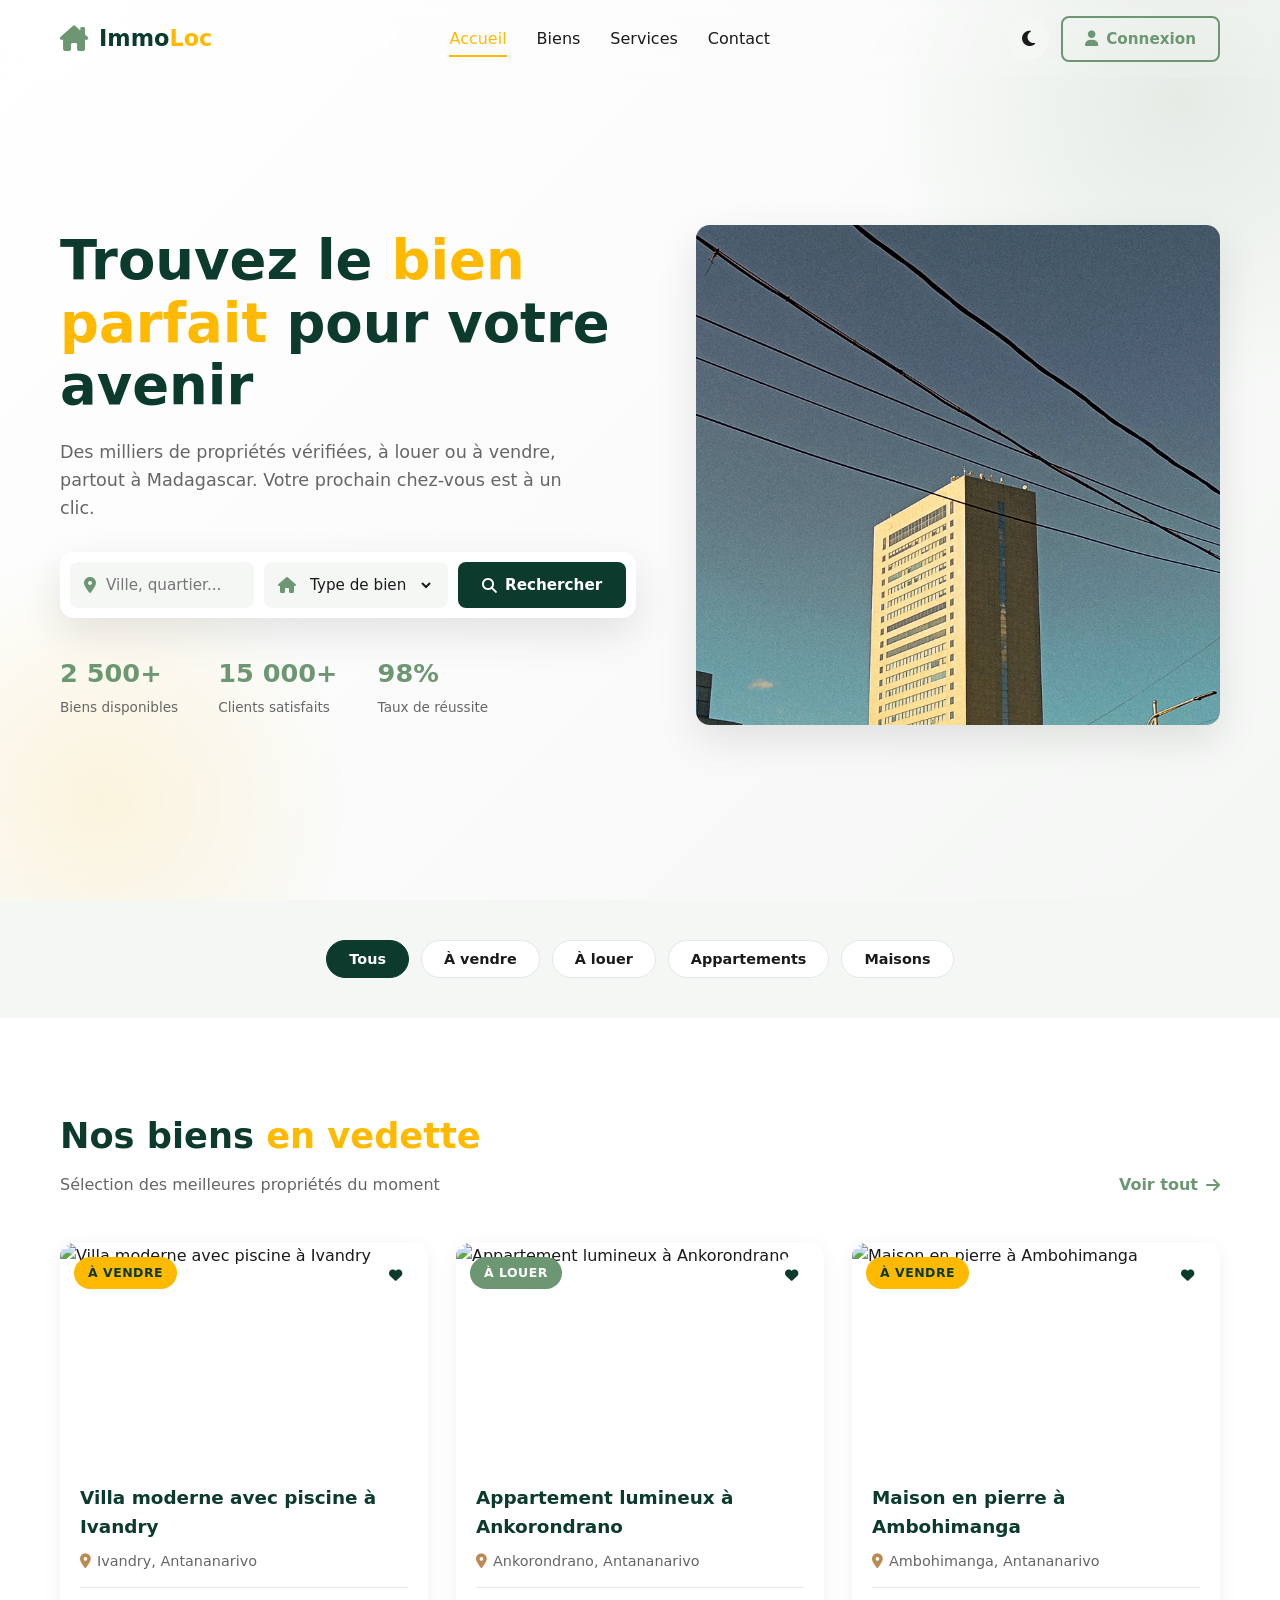
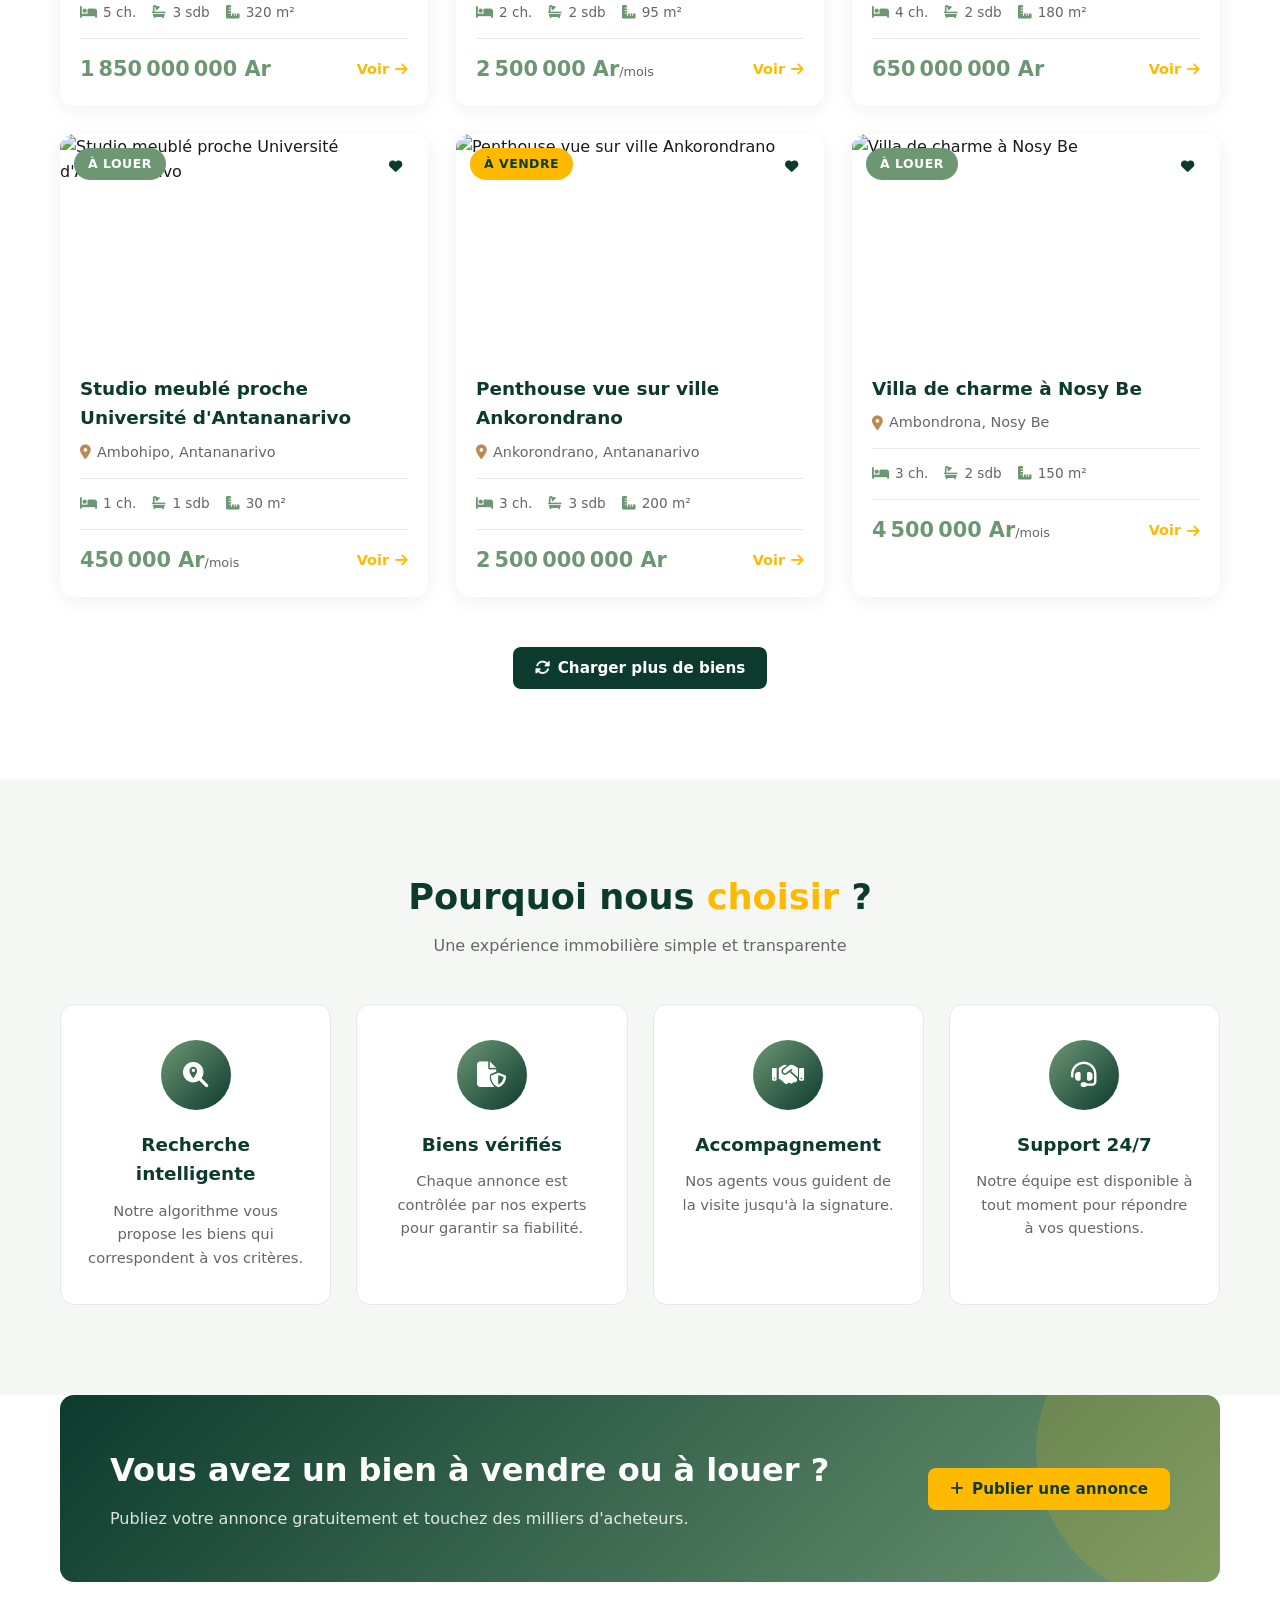
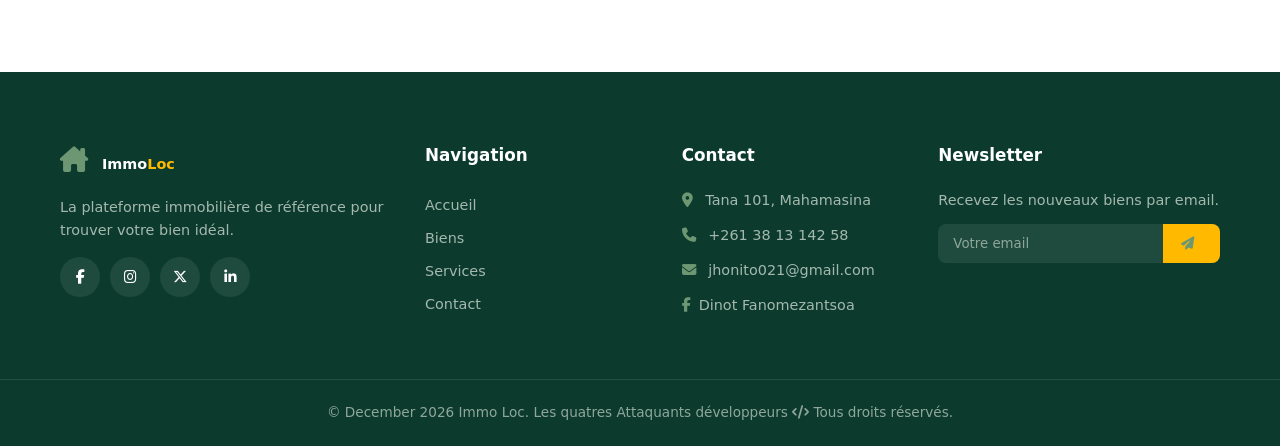
==== commit 00e18050: "hero-stats" ====
--- a/maquette/index.html
+++ b/maquette/index.html
@@ -65,7 +65,7 @@
                     </button>
                 </div>
 
-                <!-- <div class="hero-stats">
+                <div class="hero-stats">
                     <div class="stat">
                         <strong>2 500+</strong>
                         <span>Biens disponibles</span>
@@ -78,7 +78,7 @@
                         <strong>98%</strong>
                         <span>Taux de réussite</span>
                     </div>
-                </div> -->
+                </div>
             </div>
 
             <div class="hero-image">
